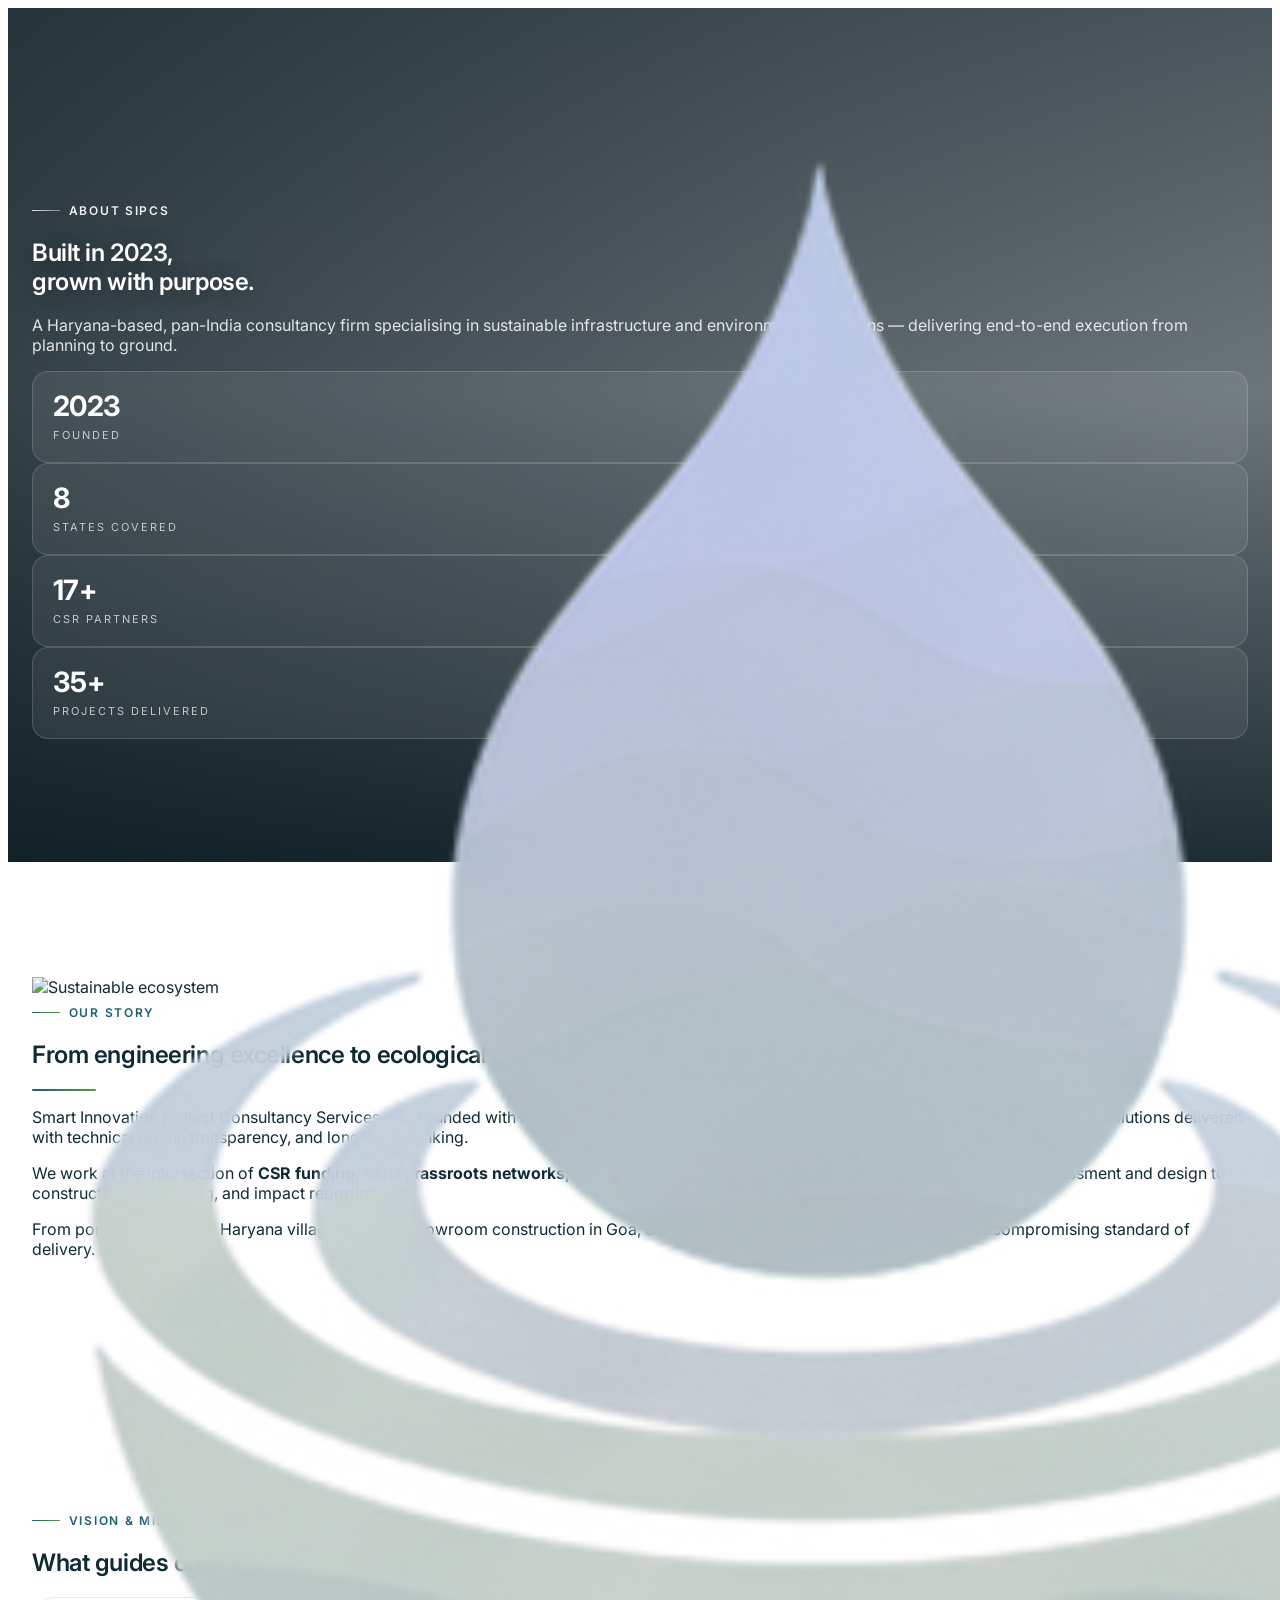
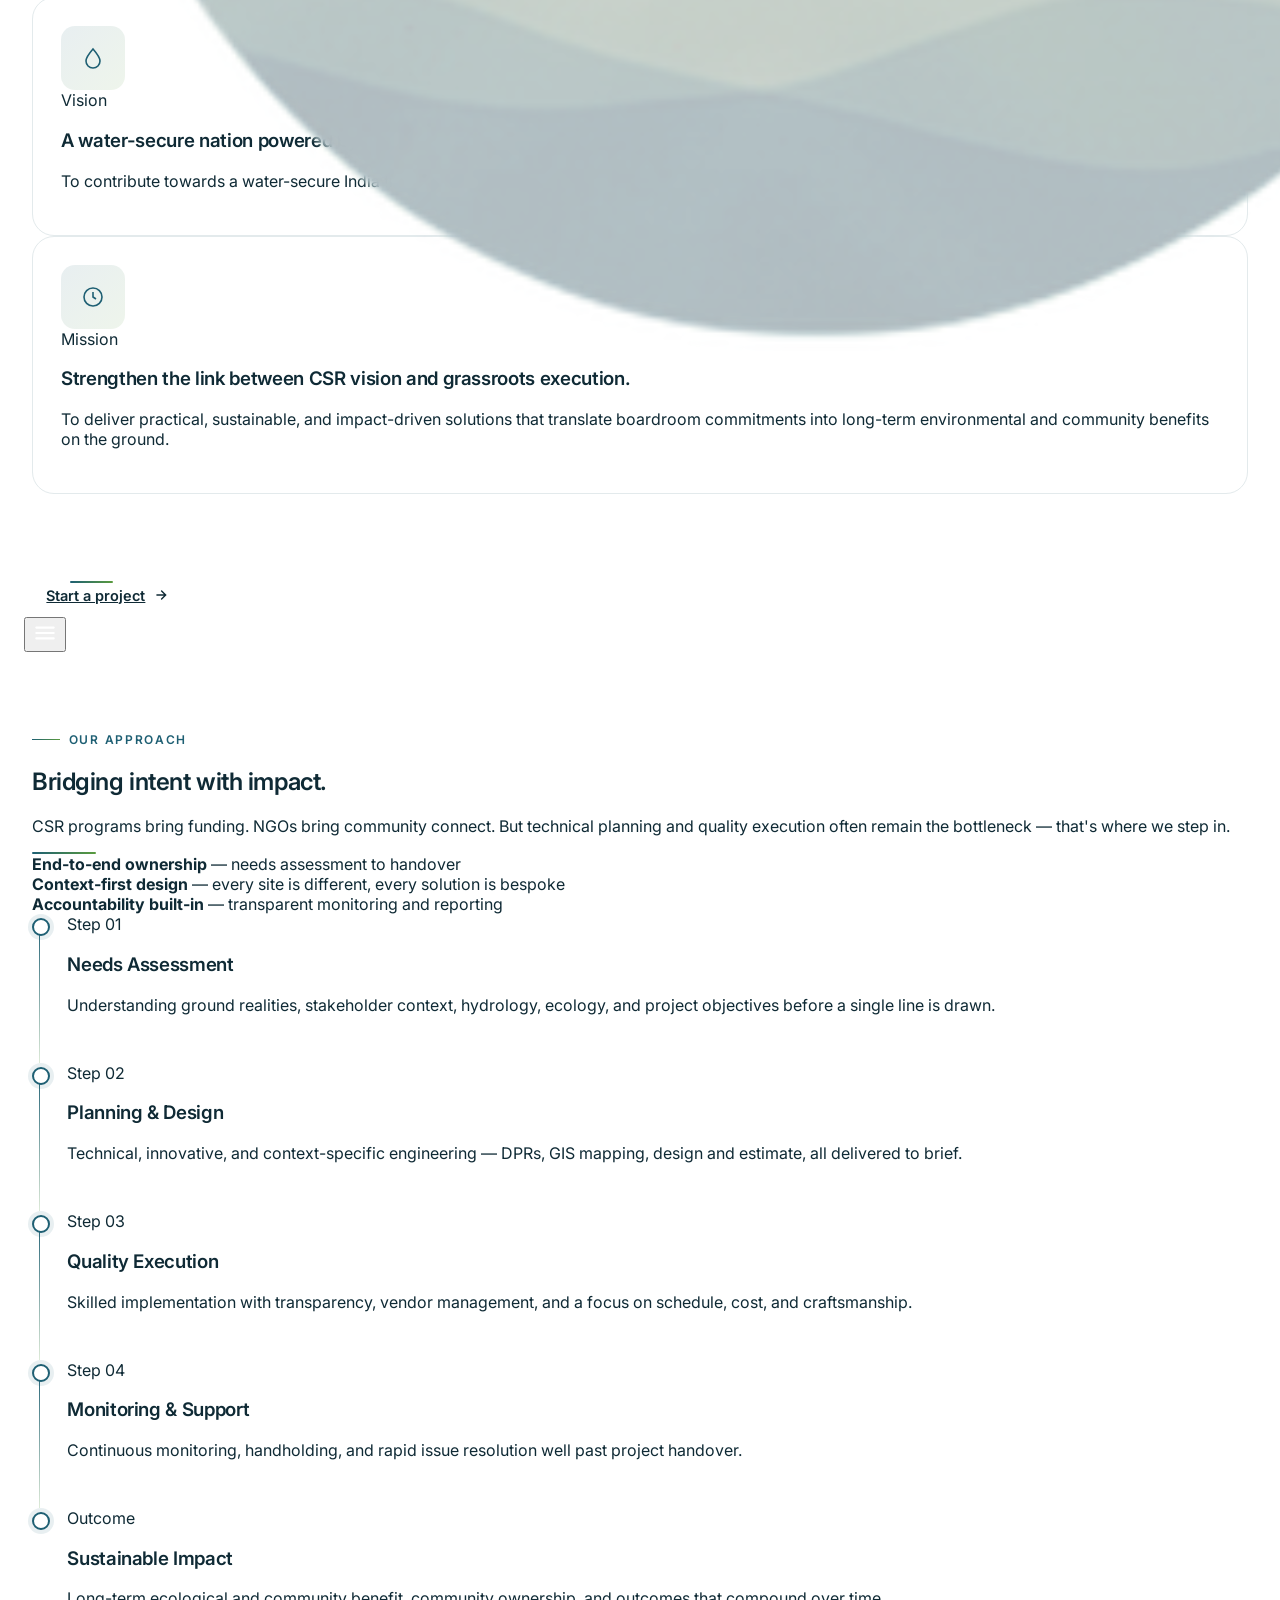
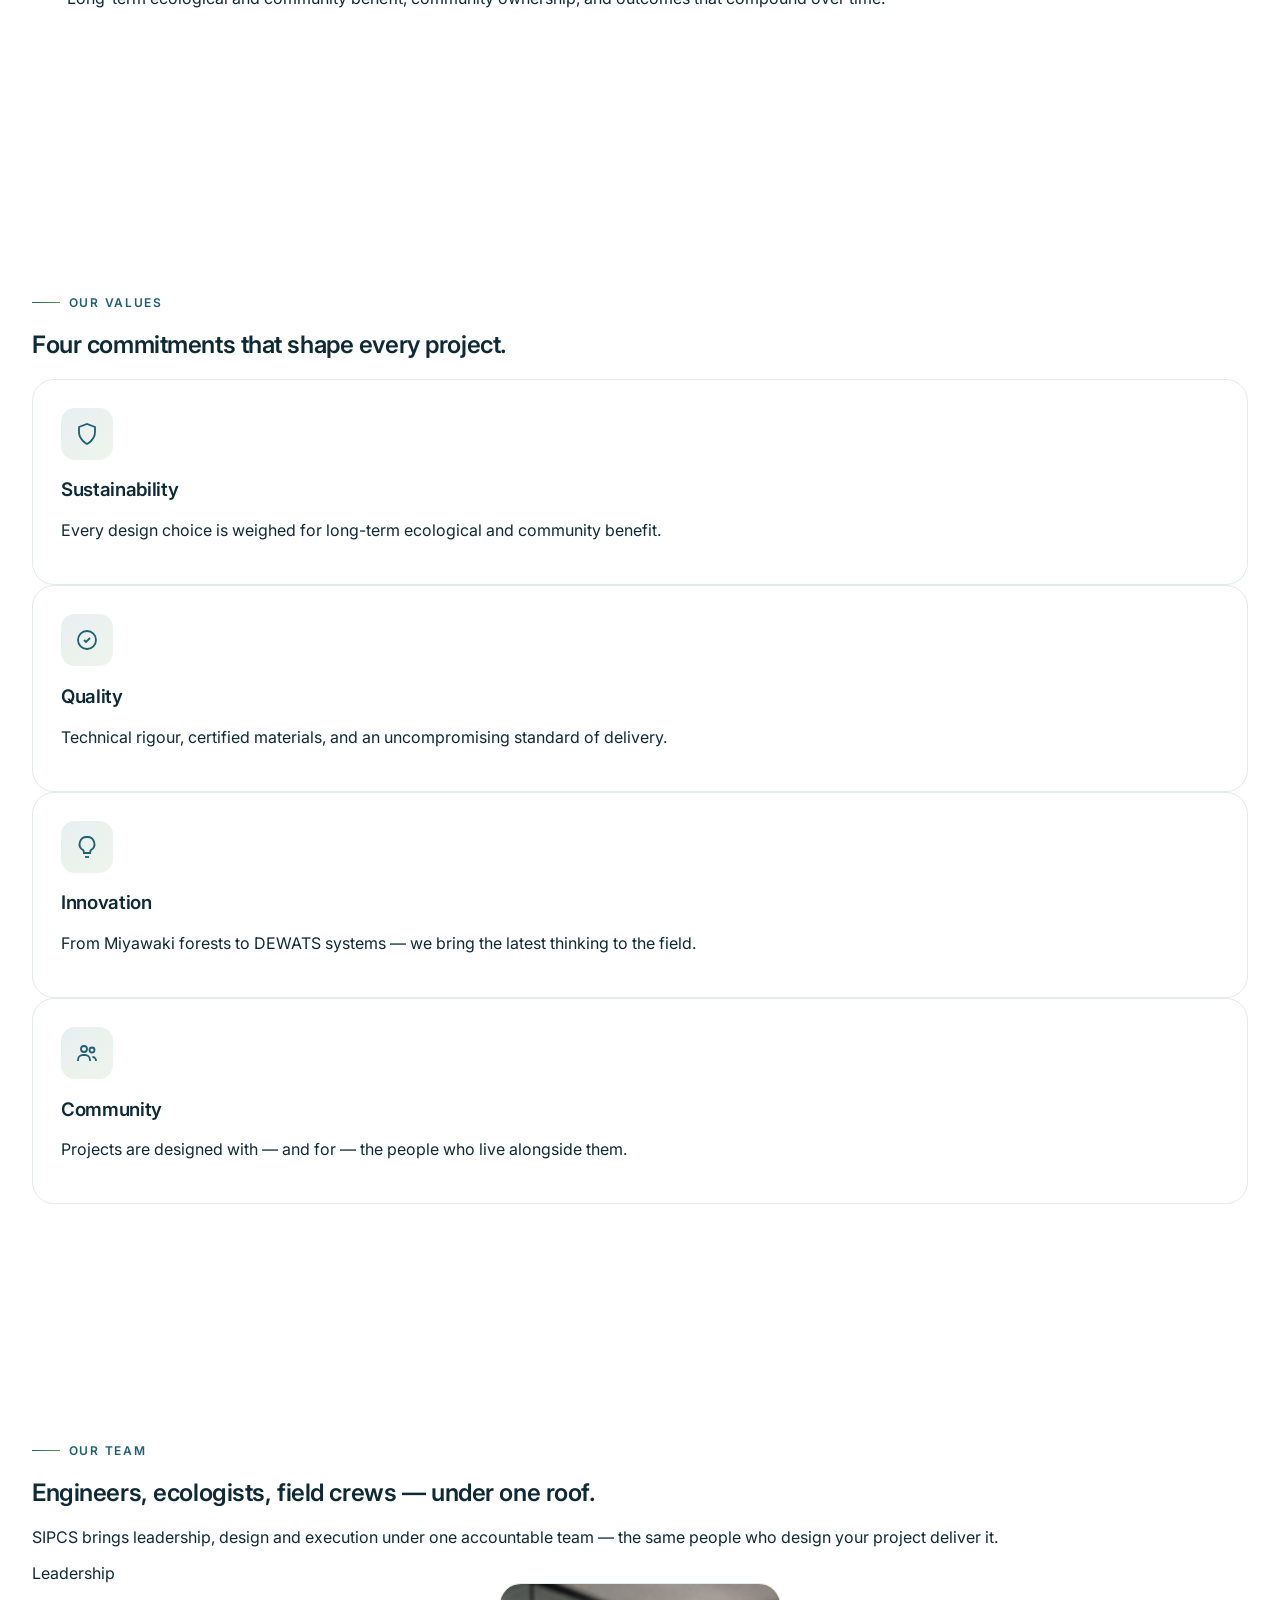
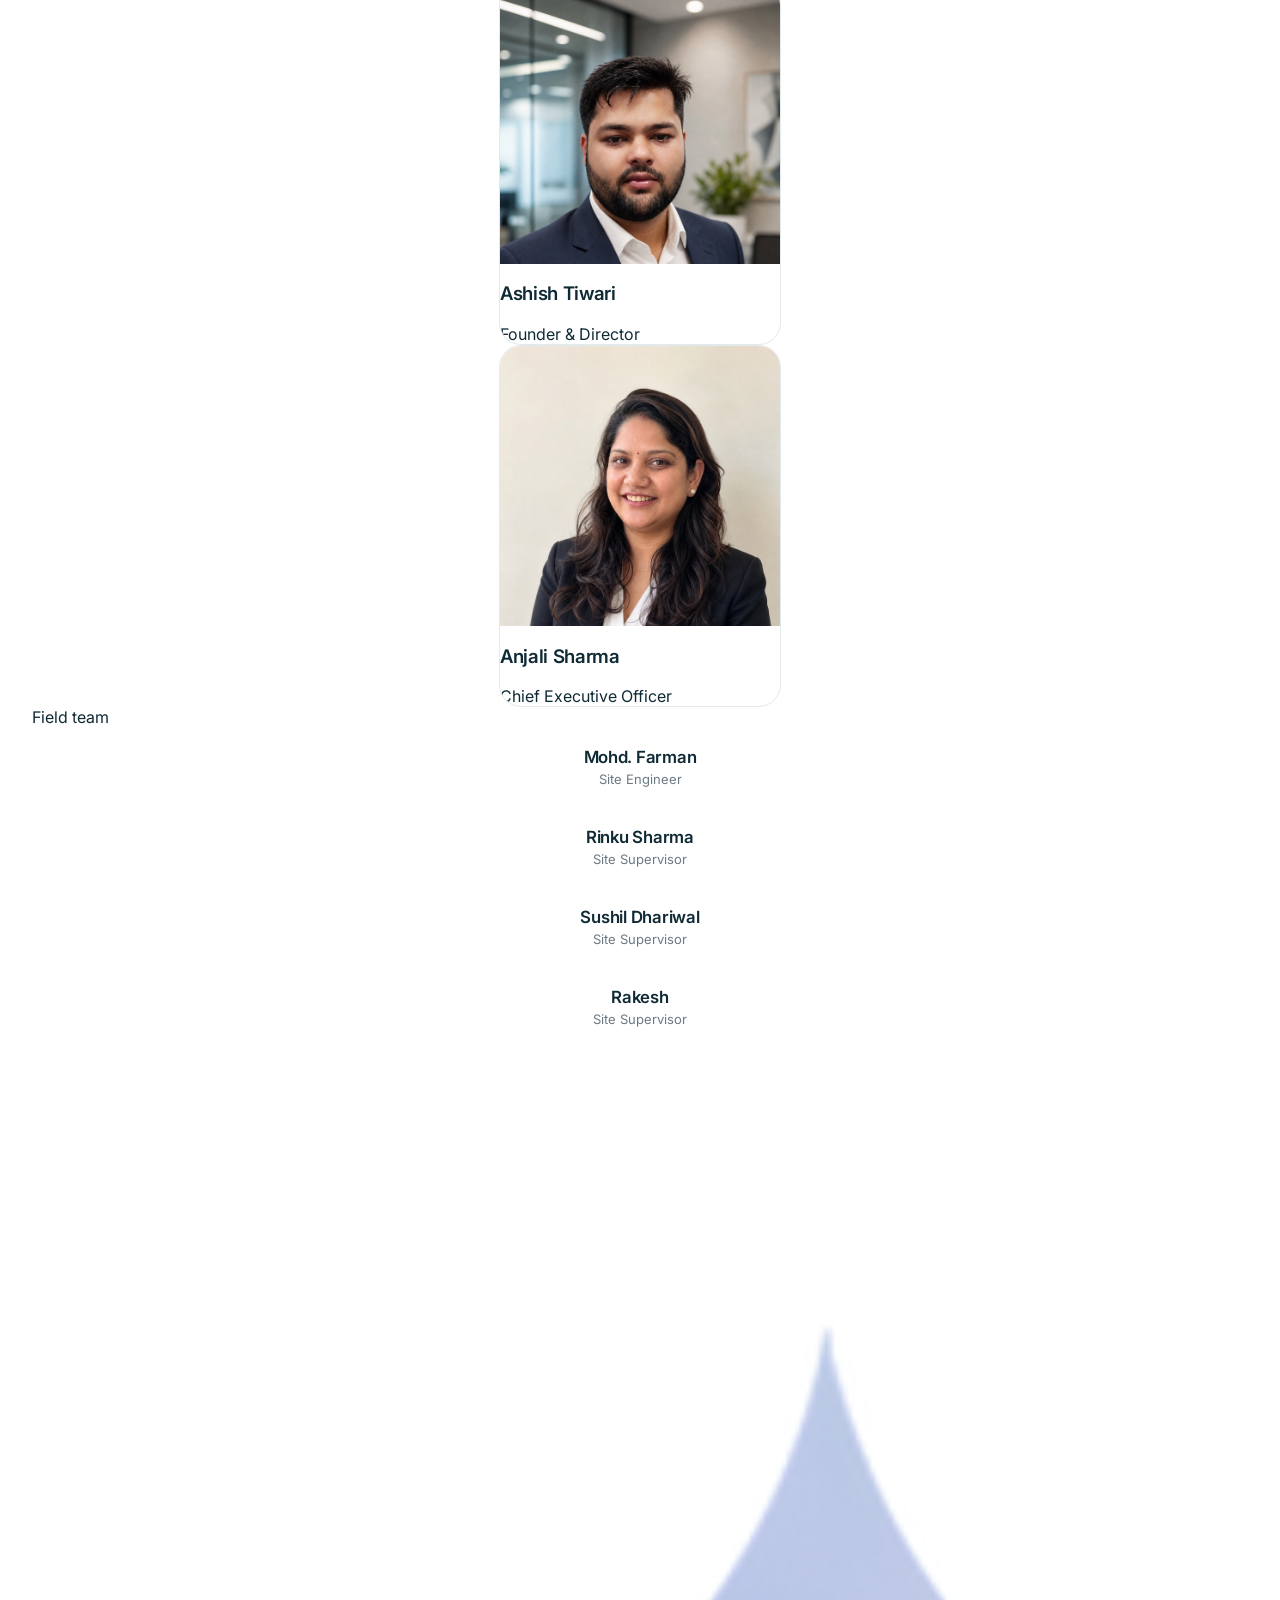
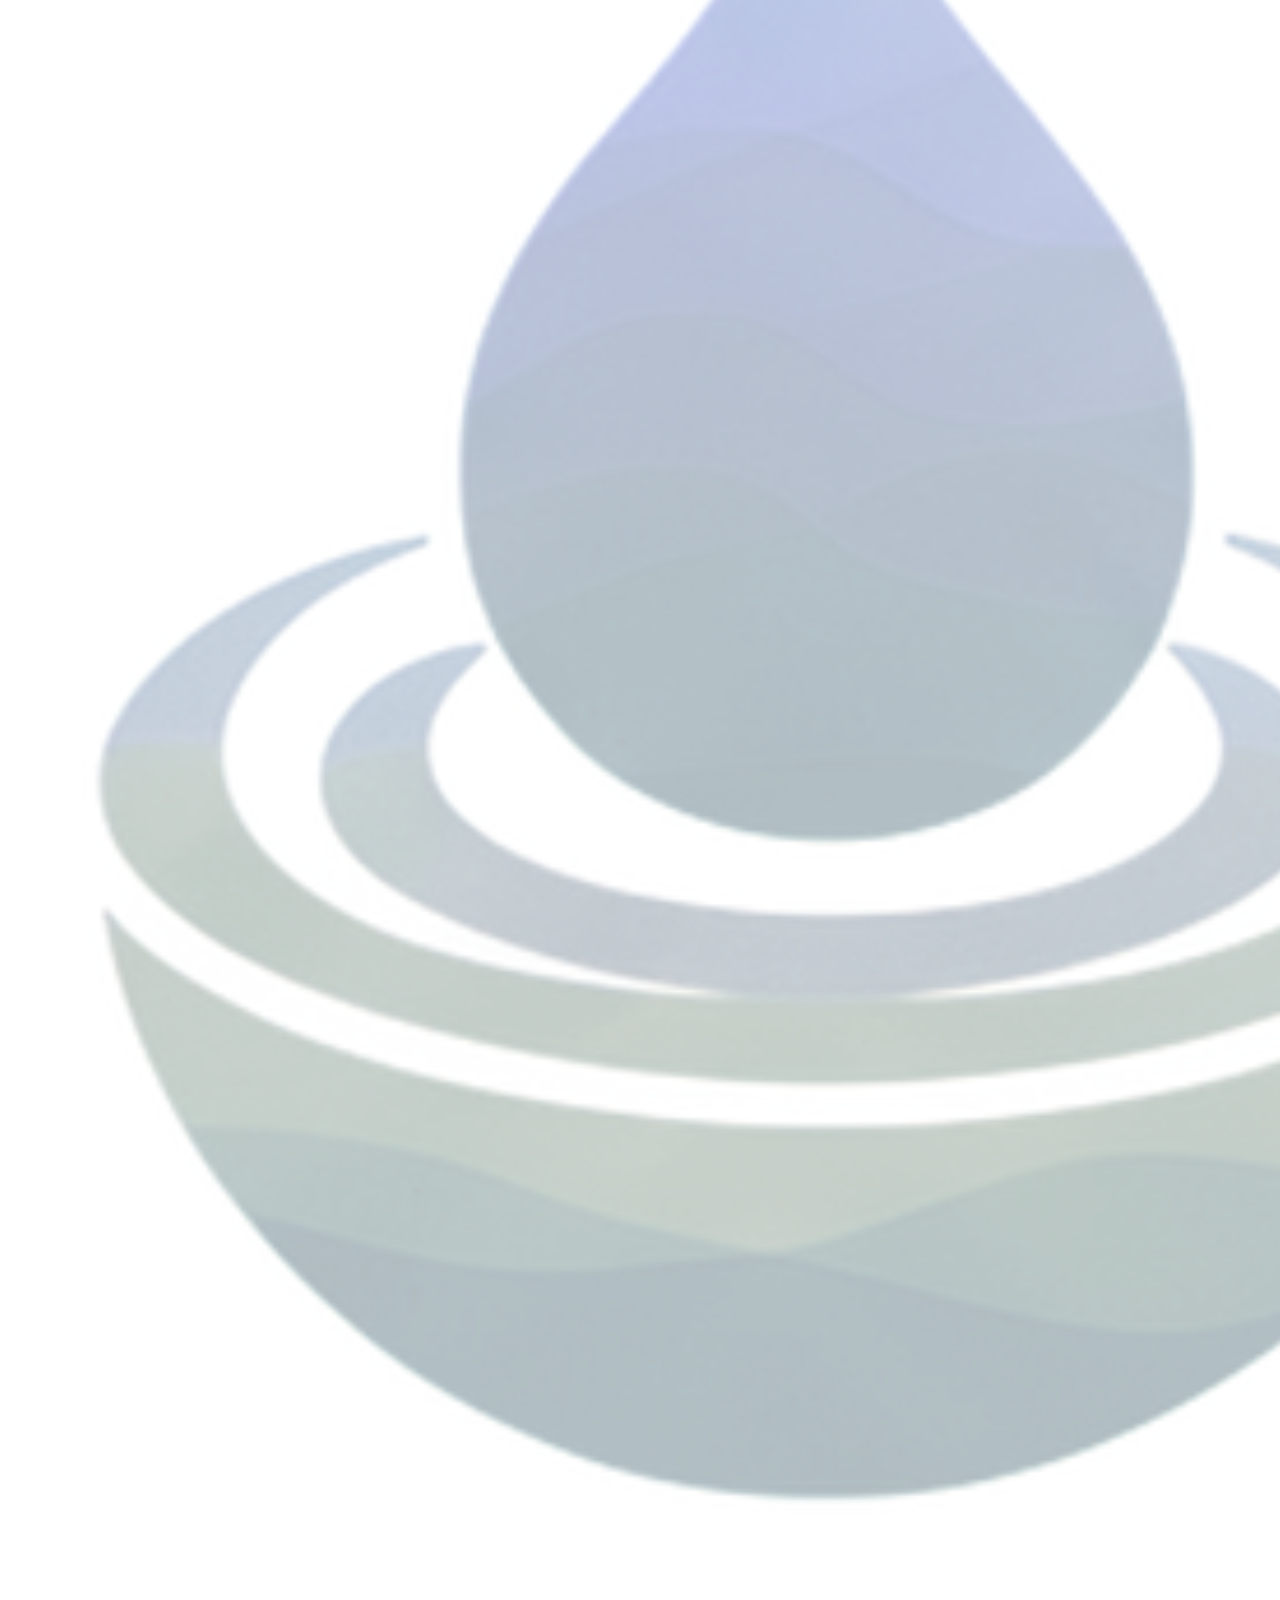
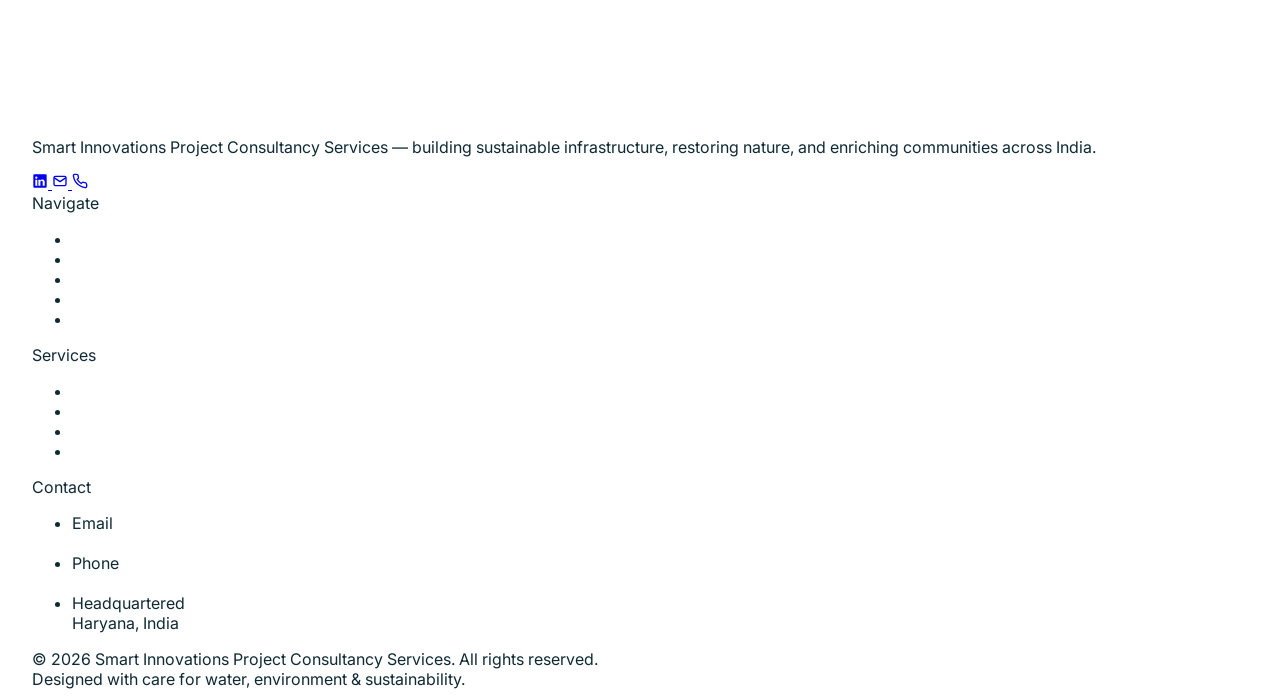
==== about.html @ 7a15fdd2 "Initial commit: SIPCS marketing website Static HTML/Tailwind/JS site with: - Cinematic hero across a" ====
<!doctype html>
<html lang="en">
<head>
<meta charset="utf-8" />
<meta name="viewport" content="width=device-width, initial-scale=1" />
<title>About SIPCS — Our Story, Vision &amp; Approach</title>
<meta name="description" content="Established in 2023, SIPCS is a Haryana-based pan-India consultancy firm specializing in sustainable infrastructure and environmental solutions." />
<link rel="icon" type="image/png" href="assets/images/logo.png" />
<link rel="preconnect" href="https://fonts.googleapis.com">
<link rel="preconnect" href="https://fonts.gstatic.com" crossorigin>
<link href="https://fonts.googleapis.com/css2?family=Inter:wght@300;400;500;600;700;800;900&display=swap" rel="stylesheet">
<script src="https://cdn.tailwindcss.com"></script>
<link rel="stylesheet" href="assets/css/styles.css" />
</head>
<body>

<!-- NAV -->
<header id="navShell" class="nav-shell">
  <div class="container-x flex items-center justify-between py-3">
    <a href="index.html" class="flex items-center gap-3">
      <img src="assets/images/logo-white.png" alt="SIPCS" class="logo-light h-[50px] lg:h-[60px] w-auto" />
      <img src="assets/images/logo.png" alt="SIPCS" class="logo-dark h-[50px] lg:h-[60px] w-auto" />
    </a>
    <nav class="hidden lg:flex items-center gap-9">
      <a href="index.html" class="nav-link">Home</a>
      <a href="about.html" class="nav-link active">About</a>
      <a href="services.html" class="nav-link">Services</a>
      <a href="projects.html" class="nav-link">Projects</a>
      <a href="contact.html" class="nav-link">Contact</a>
    </nav>
    <div class="hidden lg:block">
      <a href="contact.html" class="btn nav-cta-primary">Start a project
        <svg width="14" height="14" viewBox="0 0 24 24" fill="none" stroke="currentColor" stroke-width="2.4" stroke-linecap="round"><path d="M5 12h14M13 5l7 7-7 7"/></svg>
      </a>
    </div>
    <button id="menuBtn" class="menu-btn lg:hidden p-2 -mr-2" aria-label="Open menu">
      <svg width="26" height="26" viewBox="0 0 24 24" fill="none" stroke="currentColor" stroke-width="2" stroke-linecap="round"><path d="M4 7h16M4 12h16M4 17h16"/></svg>
    </button>
  </div>
</header>

<!-- MOBILE MENU -->
<div id="mobileMenu" class="mobile-menu">
  <div class="container-x flex items-center justify-between py-4 border-b border-gray-100">
    <img src="assets/images/logo.png" alt="SIPCS" class="h-11" />
    <button id="menuClose" class="p-2 -mr-2" aria-label="Close menu">
      <svg width="26" height="26" viewBox="0 0 24 24" fill="none" stroke="currentColor" stroke-width="2" stroke-linecap="round"><path d="M6 6l12 12M18 6L6 18"/></svg>
    </button>
  </div>
  <div class="container-x flex-1 flex flex-col justify-center gap-1">
    <a href="index.html" class="nav-link">Home</a>
    <a href="about.html" class="nav-link">About</a>
    <a href="services.html" class="nav-link">Services</a>
    <a href="projects.html" class="nav-link">Projects</a>
    <a href="contact.html" class="nav-link">Contact</a>
    <a href="contact.html" class="btn btn-primary mt-6 self-start">Start a project →</a>
  </div>
</div>

<!-- PAGE HERO -->
<section class="page-hero">
  <div class="ph-bg" style="background-image:url('https://images.unsplash.com/photo-1469474968028-56623f02e42e?auto=format&fit=crop&w=2400&q=85');"></div>
  <div class="ph-overlay"></div>
  <div class="container-x grid lg:grid-cols-12 gap-10 items-center">
    <div class="lg:col-span-7 reveal">
      <span class="eyebrow">About SIPCS</span>
      <h1 class="font-display text-4xl sm:text-5xl lg:text-6xl mt-5 leading-[1.05]">
        Built in 2023, <br/>
        <span class="italic font-light">grown</span> with purpose.
      </h1>
      <p class="page-hero-text mt-6 text-lg max-w-2xl leading-relaxed">
        A Haryana-based, pan-India consultancy firm specialising in sustainable infrastructure and environmental solutions — delivering end-to-end execution from planning to ground.
      </p>
    </div>
    <div class="lg:col-span-5 reveal">
      <div class="grid grid-cols-2 gap-3">
        <div class="glass-stat">
          <div class="num">2023</div>
          <div class="label">Founded</div>
        </div>
        <div class="glass-stat">
          <div class="num">8</div>
          <div class="label">States covered</div>
        </div>
        <div class="glass-stat">
          <div class="num">17+</div>
          <div class="label">CSR partners</div>
        </div>
        <div class="glass-stat">
          <div class="num">35+</div>
          <div class="label">Projects delivered</div>
        </div>
      </div>
    </div>
  </div>
</section>

<!-- STORY -->
<section class="section">
  <div class="container-x grid lg:grid-cols-12 gap-12 items-center">
    <div class="lg:col-span-6 reveal order-2 lg:order-1">
      <div class="relative">
        <div class="absolute -inset-5 rounded-[28px] bg-gradient-to-br from-[#1e5f73]/10 to-[#5a9b3e]/10 blur-2xl"></div>
        <img src="https://images.unsplash.com/photo-1500382017468-9049fed747ef?auto=format&fit=crop&w=1000&q=80" alt="Sustainable ecosystem" class="relative rounded-[28px] w-full h-[520px] object-cover shadow-xl border border-white"/>
      </div>
    </div>
    <div class="lg:col-span-6 reveal order-1 lg:order-2">
      <span class="eyebrow">Our story</span>
      <h2 class="font-display text-4xl lg:text-5xl font-semibold mt-5 leading-[1.1]">
        From engineering excellence to ecological resilience.
      </h2>
      <div class="brand-divider mt-6"></div>
      <p class="mt-6 text-lg text-[color:var(--color-muted)] leading-relaxed">
        Smart Innovation Project Consultancy Services was founded with a singular conviction: that India's water and environmental challenges deserve solutions delivered with technical rigour, transparency, and long-term thinking.
      </p>
      <p class="mt-4 text-lg text-[color:var(--color-muted)] leading-relaxed">
        We work at the intersection of <strong class="text-[color:var(--color-ink)]">CSR funding, NGO grassroots networks, and on-ground execution</strong> — handling everything from needs assessment and design to construction, monitoring, and impact reporting.
      </p>
      <p class="mt-4 text-lg text-[color:var(--color-muted)] leading-relaxed">
        From pond restoration in Haryana villages to retail showroom construction in Goa, our portfolio reflects depth, breadth, and an uncompromising standard of delivery.
      </p>
    </div>
  </div>
</section>

<!-- VISION & MISSION -->
<section class="section bg-[color:var(--color-surface-soft)]">
  <div class="container-x">
    <div class="max-w-3xl mb-14 reveal">
      <span class="eyebrow">Vision &amp; Mission</span>
      <h2 class="font-display text-4xl lg:text-5xl font-semibold mt-4 leading-[1.1]">
        What guides our work, every day.
      </h2>
    </div>

    <div class="grid lg:grid-cols-2 gap-6 reveal">
      <div class="card p-10 lg:p-12">
        <div class="icon-tile mb-6" style="width:64px;height:64px">
          <svg viewBox="0 0 24 24" fill="none" stroke="currentColor" stroke-width="1.6"><path d="M12 3s7 8 7 12a7 7 0 1 1-14 0c0-4 7-12 7-12z"/></svg>
        </div>
        <div class="text-xs uppercase tracking-widest text-[color:var(--color-accent-dark)] font-semibold">Vision</div>
        <h3 class="font-display text-2xl lg:text-3xl font-semibold mt-3 leading-snug">
          A water-secure nation powered by sustainable, impact-driven solutions.
        </h3>
        <p class="mt-5 text-[color:var(--color-muted)] leading-relaxed">
          To contribute towards a water-secure India through sustainable, innovative, and impact-driven water conservation solutions that endure for generations.
        </p>
      </div>

      <div class="card p-10 lg:p-12">
        <div class="icon-tile mb-6" style="width:64px;height:64px">
          <svg viewBox="0 0 24 24" fill="none" stroke="currentColor" stroke-width="1.6"><circle cx="12" cy="12" r="9"/><path d="M12 7v5l3 2"/></svg>
        </div>
        <div class="text-xs uppercase tracking-widest text-[color:var(--color-primary)] font-semibold">Mission</div>
        <h3 class="font-display text-2xl lg:text-3xl font-semibold mt-3 leading-snug">
          Strengthen the link between CSR vision and grassroots execution.
        </h3>
        <p class="mt-5 text-[color:var(--color-muted)] leading-relaxed">
          To deliver practical, sustainable, and impact-driven solutions that translate boardroom commitments into long-term environmental and community benefits on the ground.
        </p>
      </div>
    </div>
  </div>
</section>

<!-- WHAT WE DO - PROCESS -->
<section class="section">
  <div class="container-x">
    <div class="grid lg:grid-cols-12 gap-12">
      <div class="lg:col-span-5 reveal">
        <span class="eyebrow">Our approach</span>
        <h2 class="font-display text-4xl lg:text-5xl font-semibold mt-4 leading-[1.1]">
          Bridging intent with impact.
        </h2>
        <p class="mt-6 text-lg text-[color:var(--color-muted)] leading-relaxed">
          CSR programs bring funding. NGOs bring community connect. But technical planning and quality execution often remain the bottleneck — that's where we step in.
        </p>
        <div class="brand-divider mt-8"></div>
        <div class="mt-8 space-y-3">
          <div class="flex items-start gap-3">
            <div class="w-1.5 h-1.5 rounded-full bg-[color:var(--color-accent)] mt-2.5"></div>
            <div class="text-[color:var(--color-ink-soft)]"><strong>End-to-end ownership</strong> — needs assessment to handover</div>
          </div>
          <div class="flex items-start gap-3">
            <div class="w-1.5 h-1.5 rounded-full bg-[color:var(--color-accent)] mt-2.5"></div>
            <div class="text-[color:var(--color-ink-soft)]"><strong>Context-first design</strong> — every site is different, every solution is bespoke</div>
          </div>
          <div class="flex items-start gap-3">
            <div class="w-1.5 h-1.5 rounded-full bg-[color:var(--color-accent)] mt-2.5"></div>
            <div class="text-[color:var(--color-ink-soft)]"><strong>Accountability built-in</strong> — transparent monitoring and reporting</div>
          </div>
        </div>
      </div>

      <div class="lg:col-span-7 reveal">
        <div class="space-y-0">
          <div class="timeline-item">
            <div class="text-xs uppercase tracking-widest text-[color:var(--color-primary)] font-semibold">Step 01</div>
            <h3 class="font-display text-2xl font-semibold mt-1">Needs Assessment</h3>
            <p class="text-[color:var(--color-muted)] mt-2">Understanding ground realities, stakeholder context, hydrology, ecology, and project objectives before a single line is drawn.</p>
          </div>
          <div class="timeline-item">
            <div class="text-xs uppercase tracking-widest text-[color:var(--color-primary)] font-semibold">Step 02</div>
            <h3 class="font-display text-2xl font-semibold mt-1">Planning &amp; Design</h3>
            <p class="text-[color:var(--color-muted)] mt-2">Technical, innovative, and context-specific engineering — DPRs, GIS mapping, design and estimate, all delivered to brief.</p>
          </div>
          <div class="timeline-item">
            <div class="text-xs uppercase tracking-widest text-[color:var(--color-primary)] font-semibold">Step 03</div>
            <h3 class="font-display text-2xl font-semibold mt-1">Quality Execution</h3>
            <p class="text-[color:var(--color-muted)] mt-2">Skilled implementation with transparency, vendor management, and a focus on schedule, cost, and craftsmanship.</p>
          </div>
          <div class="timeline-item">
            <div class="text-xs uppercase tracking-widest text-[color:var(--color-primary)] font-semibold">Step 04</div>
            <h3 class="font-display text-2xl font-semibold mt-1">Monitoring &amp; Support</h3>
            <p class="text-[color:var(--color-muted)] mt-2">Continuous monitoring, handholding, and rapid issue resolution well past project handover.</p>
          </div>
          <div class="timeline-item">
            <div class="text-xs uppercase tracking-widest text-[color:var(--color-accent-dark)] font-semibold">Outcome</div>
            <h3 class="font-display text-2xl font-semibold mt-1">Sustainable Impact</h3>
            <p class="text-[color:var(--color-muted)] mt-2">Long-term ecological and community benefit, community ownership, and outcomes that compound over time.</p>
          </div>
        </div>
      </div>
    </div>
  </div>
</section>

<!-- VALUES -->
<section class="section bg-[color:var(--color-surface-soft)]">
  <div class="container-x">
    <div class="max-w-2xl mb-12 reveal">
      <span class="eyebrow">Our values</span>
      <h2 class="font-display text-4xl lg:text-5xl font-semibold mt-4 leading-[1.1]">Four commitments that shape every project.</h2>
    </div>
    <div class="grid sm:grid-cols-2 lg:grid-cols-4 gap-5 reveal">
      <div class="card">
        <div class="icon-tile mb-5">
          <svg viewBox="0 0 24 24" fill="none" stroke="currentColor" stroke-width="1.8"><path d="M12 22s8-4 8-12V5l-8-3-8 3v5c0 8 8 12 8 12z"/></svg>
        </div>
        <h3 class="font-display text-xl font-semibold">Sustainability</h3>
        <p class="text-sm text-[color:var(--color-muted)] mt-2">Every design choice is weighed for long-term ecological and community benefit.</p>
      </div>
      <div class="card">
        <div class="icon-tile mb-5">
          <svg viewBox="0 0 24 24" fill="none" stroke="currentColor" stroke-width="1.8"><path d="M9 12l2 2 4-4"/><circle cx="12" cy="12" r="9"/></svg>
        </div>
        <h3 class="font-display text-xl font-semibold">Quality</h3>
        <p class="text-sm text-[color:var(--color-muted)] mt-2">Technical rigour, certified materials, and an uncompromising standard of delivery.</p>
      </div>
      <div class="card">
        <div class="icon-tile mb-5">
          <svg viewBox="0 0 24 24" fill="none" stroke="currentColor" stroke-width="1.8"><path d="M9 18h6"/><path d="M10 22h4"/><path d="M12 2a7 7 0 0 0-4 13c1 1 1 2 1 3h6c0-1 0-2 1-3a7 7 0 0 0-4-13z"/></svg>
        </div>
        <h3 class="font-display text-xl font-semibold">Innovation</h3>
        <p class="text-sm text-[color:var(--color-muted)] mt-2">From Miyawaki forests to DEWATS systems — we bring the latest thinking to the field.</p>
      </div>
      <div class="card">
        <div class="icon-tile mb-5">
          <svg viewBox="0 0 24 24" fill="none" stroke="currentColor" stroke-width="1.8"><circle cx="9" cy="8" r="3"/><circle cx="17" cy="9" r="2.5"/><path d="M3 20v-1a5 5 0 0 1 5-5h2a5 5 0 0 1 5 5v1"/><path d="M21 20v-.5a3.5 3.5 0 0 0-3.5-3.5"/></svg>
        </div>
        <h3 class="font-display text-xl font-semibold">Community</h3>
        <p class="text-sm text-[color:var(--color-muted)] mt-2">Projects are designed with — and for — the people who live alongside them.</p>
      </div>
    </div>
  </div>
</section>

<!-- TEAM (consolidated from team.html) -->
<section class="section">
  <style>
    .person-card { background:#fff; border:1px solid var(--color-border); border-radius: var(--radius-lg); overflow:hidden;
      transition: transform .3s ease, box-shadow .3s ease; max-width: 280px; margin: 0 auto; }
    .person-card:hover { transform: translateY(-4px); box-shadow: var(--shadow-md); }
    .person-card .photo { aspect-ratio: 1/1; background:#eef4f5; position:relative; overflow:hidden; }
    .person-card .photo img { width:100%; height:100%; object-fit:cover; object-position: center top; }
    .field-member {
      text-align: center;
      padding: 1.25rem .5rem;
    }
    .field-member-name {
      font-family: 'Inter', sans-serif;
      font-weight: 600; letter-spacing: -0.015em;
      color: var(--color-ink);
      font-size: 1.05rem;
    }
    .field-member-role {
      font-size: 13px; color: var(--color-muted);
      margin-top: .25rem;
    }
  </style>
  <div class="container-x">
    <div class="mb-12 reveal text-center max-w-3xl mx-auto">
      <span class="eyebrow justify-center" style="display:inline-flex">Our team</span>
      <h2 class="font-display text-3xl lg:text-5xl mt-4 leading-[1.1]">Engineers, ecologists, <span class="italic font-light">field</span> crews — under one roof.</h2>
      <p class="mt-6 text-lg text-[color:var(--color-muted)]">
        SIPCS brings leadership, design and execution under one accountable team — the same people who design your project deliver it.
      </p>
    </div>

    <!-- Leadership (centered, smaller cards) -->
    <div class="mb-16 reveal">
      <div class="text-xs uppercase tracking-widest text-[color:var(--color-primary)] font-semibold mb-8 text-center">Leadership</div>
      <div class="grid sm:grid-cols-2 gap-8 max-w-2xl mx-auto">
        <div class="person-card">
          <div class="photo">
            <img src="assets/images/team/ashish-tiwari.jpg" alt="Ashish Tiwari" />
          </div>
          <div class="p-5 text-center">
            <h3 class="font-display text-xl">Ashish Tiwari</h3>
            <div class="text-xs uppercase tracking-widest text-[color:var(--color-primary)] font-semibold mt-2">Founder &amp; Director</div>
          </div>
        </div>
        <div class="person-card">
          <div class="photo">
            <img src="assets/images/team/anjali-sharma.jpg" alt="Anjali Sharma" />
          </div>
          <div class="p-5 text-center">
            <h3 class="font-display text-xl">Anjali Sharma</h3>
            <div class="text-xs uppercase tracking-widest text-[color:var(--color-primary)] font-semibold mt-2">Chief Executive Officer</div>
          </div>
        </div>
      </div>
    </div>

    <!-- Field team (single horizontal row) -->
    <div class="reveal">
      <div class="text-xs uppercase tracking-widest text-[color:var(--color-primary)] font-semibold mb-2 text-center">Field team</div>
      <div class="grid grid-cols-2 sm:grid-cols-4 gap-2 border-t border-[color:var(--color-border)] border-b mt-4">
        <div class="field-member">
          <div class="field-member-name">Mohd. Farman</div>
          <div class="field-member-role">Site Engineer</div>
        </div>
        <div class="field-member">
          <div class="field-member-name">Rinku Sharma</div>
          <div class="field-member-role">Site Supervisor</div>
        </div>
        <div class="field-member">
          <div class="field-member-name">Sushil Dhariwal</div>
          <div class="field-member-role">Site Supervisor</div>
        </div>
        <div class="field-member">
          <div class="field-member-name">Rakesh</div>
          <div class="field-member-role">Site Supervisor</div>
        </div>
      </div>
    </div>
  </div>
</section>

<!-- FOOTER -->
<footer class="bg-[color:var(--color-ink)] text-white pt-20 pb-8">
  <div class="container-x grid lg:grid-cols-12 gap-12">
    <div class="lg:col-span-5">
      <img src="assets/images/logo-white.png" alt="SIPCS" class="h-[110px] lg:h-[128px]" />
      <p class="mt-6 text-white/70 max-w-md leading-relaxed">
        Smart Innovations Project Consultancy Services — building sustainable infrastructure, restoring nature, and enriching communities across India.
      </p>
      <div class="flex items-center gap-3 mt-7">
        <a href="#" aria-label="LinkedIn" class="w-10 h-10 rounded-full border border-white/20 flex items-center justify-center hover:bg-white/10 transition">
          <svg width="16" height="16" viewBox="0 0 24 24" fill="currentColor"><path d="M20.5 2h-17A1.5 1.5 0 0 0 2 3.5v17A1.5 1.5 0 0 0 3.5 22h17a1.5 1.5 0 0 0 1.5-1.5v-17A1.5 1.5 0 0 0 20.5 2zM8 19H5v-9h3zm-1.5-10.3a1.7 1.7 0 1 1 0-3.4 1.7 1.7 0 0 1 0 3.4zM19 19h-3v-4.7c0-1.1 0-2.6-1.6-2.6s-1.8 1.2-1.8 2.5V19h-3v-9h2.9v1.2h.1c.4-.8 1.4-1.6 2.9-1.6 3.1 0 3.6 2 3.6 4.7z"/></svg>
        </a>
        <a href="mailto:smartinnovationsproject@gmail.com" aria-label="Email" class="w-10 h-10 rounded-full border border-white/20 flex items-center justify-center hover:bg-white/10 transition">
          <svg width="16" height="16" viewBox="0 0 24 24" fill="none" stroke="currentColor" stroke-width="2"><rect x="3" y="5" width="18" height="14" rx="2"/><path d="m3 7 9 6 9-6"/></svg>
        </a>
        <a href="tel:+919315236380" aria-label="Phone" class="w-10 h-10 rounded-full border border-white/20 flex items-center justify-center hover:bg-white/10 transition">
          <svg width="16" height="16" viewBox="0 0 24 24" fill="none" stroke="currentColor" stroke-width="2"><path d="M22 16.9v3a2 2 0 0 1-2.2 2 19.8 19.8 0 0 1-8.6-3.1 19.5 19.5 0 0 1-6-6A19.8 19.8 0 0 1 2.1 4.2 2 2 0 0 1 4.1 2h3a2 2 0 0 1 2 1.7c.1.9.3 1.8.6 2.6a2 2 0 0 1-.5 2.1l-1.3 1.3a16 16 0 0 0 6 6l1.3-1.3a2 2 0 0 1 2.1-.5c.8.3 1.7.5 2.6.6a2 2 0 0 1 1.7 2z"/></svg>
        </a>
      </div>
    </div>
    <div class="lg:col-span-2">
      <div class="text-xs uppercase tracking-widest text-white/50 mb-4">Navigate</div>
      <ul class="space-y-3 text-sm">
        <li><a href="index.html" class="footer-link">Home</a></li>
        <li><a href="about.html" class="footer-link">About</a></li>
        <li><a href="services.html" class="footer-link">Services</a></li>
        <li><a href="projects.html" class="footer-link">Projects</a></li>
        <li><a href="contact.html" class="footer-link">Contact</a></li>
      </ul>
    </div>
    <div class="lg:col-span-2">
      <div class="text-xs uppercase tracking-widest text-white/50 mb-4">Services</div>
      <ul class="space-y-3 text-sm">
        <li><a href="services.html#water" class="footer-link">Water Conservation</a></li>
        <li><a href="services.html#afforestation" class="footer-link">Afforestation</a></li>
        <li><a href="services.html#consulting" class="footer-link">Consulting &amp; DPR</a></li>
        <li><a href="services.html#csr" class="footer-link">CSR Implementation</a></li>
      </ul>
    </div>
    <div class="lg:col-span-3">
      <div class="text-xs uppercase tracking-widest text-white/50 mb-4">Contact</div>
      <ul class="space-y-3 text-sm text-white/70">
        <li><div class="text-white/50 text-xs mb-0.5">Email</div><a href="mailto:smartinnovationsproject@gmail.com" class="footer-link">smartinnovationsproject@gmail.com</a></li>
        <li><div class="text-white/50 text-xs mb-0.5">Phone</div><a href="tel:+919315236380" class="footer-link">+91 93152 36380</a></li>
        <li><div class="text-white/50 text-xs mb-0.5">Headquartered</div>Haryana, India</li>
      </ul>
    </div>
  </div>
  <div class="container-x border-t border-white/10 mt-14 pt-6 flex flex-col sm:flex-row items-center justify-between gap-3 text-xs text-white/50">
    <div>© <span id="year"></span> Smart Innovations Project Consultancy Services. All rights reserved.</div>
    <div>Designed with care for water, environment &amp; sustainability.</div>
  </div>
</footer>

<script src="assets/js/main.js"></script>
</body>
</html>
---- assets/css/styles.css ----
:root {
  --color-ink: #0f2a35;
  --color-ink-soft: #3b4f5a;
  --color-muted: #6b7a85;
  --color-primary: #1e5f73;
  --color-primary-dark: #143f4d;
  --color-accent: #5a9b3e;
  --color-accent-dark: #3f7a2a;
  --color-surface: #ffffff;
  --color-surface-soft: #f6f9fa;
  --color-surface-tint: #eef4f5;
  --color-border: #e3eaec;
  --shadow-sm: 0 1px 2px rgba(15, 42, 53, 0.04);
  --shadow-md: 0 8px 24px rgba(15, 42, 53, 0.06);
  --shadow-lg: 0 24px 60px rgba(15, 42, 53, 0.08);
  --radius-sm: 8px;
  --radius-md: 14px;
  --radius-lg: 22px;
  --container: 1240px;
}

html { scroll-behavior: smooth; }

body {
  font-family: 'Inter', system-ui, -apple-system, 'Segoe UI', Roboto, sans-serif;
  color: var(--color-ink);
  background: var(--color-surface);
  -webkit-font-smoothing: antialiased;
  text-rendering: optimizeLegibility;
}

.font-display {
  font-family: 'Inter', system-ui, -apple-system, sans-serif;
  font-weight: 600;
  letter-spacing: -0.018em;
}
.font-display.thin { font-weight: 500; }

.container-x { max-width: var(--container); margin-inline: auto; padding-inline: 1.5rem; }
@media (max-width: 480px) {
  .container-x { padding-inline: 1.125rem; }
}

/* Nav */
.nav-shell {
  position: fixed; inset: 0 0 auto 0; z-index: 50;
  background: transparent;
  border-bottom: 1px solid transparent;
  transition: background .35s ease, border-color .35s ease, box-shadow .35s ease, backdrop-filter .35s ease;
}
.nav-shell.scrolled {
  backdrop-filter: saturate(140%) blur(14px);
  -webkit-backdrop-filter: saturate(140%) blur(14px);
  background: rgba(255,255,255,0.94);
  border-bottom-color: var(--color-border);
  box-shadow: var(--shadow-sm);
}
.nav-link {
  position: relative;
  font-size: 14.5px;
  font-weight: 500;
  color: rgba(255,255,255,0.85);
  padding: .35rem 0;
  transition: color .2s ease;
}
.nav-shell.scrolled .nav-link { color: var(--color-ink-soft); }
.nav-link:hover { color: #fff; }
.nav-shell.scrolled .nav-link:hover { color: var(--color-primary); }
.nav-link.active { color: #fff; font-weight: 600; }
.nav-shell.scrolled .nav-link.active { color: var(--color-primary); }
.nav-link.active::after {
  content: "";
  position: absolute; left: 0; right: 0; bottom: -4px;
  height: 2px;
  background: linear-gradient(90deg, var(--color-primary), var(--color-accent));
  border-radius: 2px;
}

/* Nav variants for non-hero pages (solid from page load) */
.nav-shell.solid {
  background: rgba(255,255,255,0.94);
  backdrop-filter: saturate(140%) blur(14px);
  -webkit-backdrop-filter: saturate(140%) blur(14px);
  border-bottom-color: var(--color-border);
}
.nav-shell.solid .nav-link { color: var(--color-ink-soft); }
.nav-shell.solid .nav-link:hover { color: var(--color-primary); }
.nav-shell.solid .nav-link.active { color: var(--color-primary); }
.nav-shell .nav-cta-primary { background: #fff; color: var(--color-ink); }
.nav-shell.scrolled .nav-cta-primary, .nav-shell.solid .nav-cta-primary {
  background: var(--color-ink); color: #fff;
}
.nav-shell .menu-btn { color: #fff; }
.nav-shell.scrolled .menu-btn, .nav-shell.solid .menu-btn { color: var(--color-ink); }
.nav-shell .logo-light { display: block; }
.nav-shell .logo-dark { display: none; }
.nav-shell.scrolled .logo-light, .nav-shell.solid .logo-light { display: none; }
.nav-shell.scrolled .logo-dark, .nav-shell.solid .logo-dark { display: block; }

/* CINEMATIC HERO */
.cinema-hero {
  position: relative; min-height: 100vh; min-height: 100svh;
  display: flex; flex-direction: column; justify-content: center; align-items: center;
  text-align: center;
  padding-top: 8rem;
  padding-bottom: 6rem;
  overflow: hidden;
  color: #fff;
}
@media (max-width: 1023px) {
  .cinema-hero { padding-top: 6.5rem; padding-bottom: 4rem; }
}
.cinema-hero .bg-img {
  position: absolute; inset: 0; z-index: -2;
  background-size: cover; background-position: center;
  transform: scale(1.03);
  animation: kenburns 22s ease-in-out infinite alternate;
}
@keyframes kenburns {
  0% { transform: scale(1.03) translate3d(0,0,0); }
  100% { transform: scale(1.1) translate3d(-1.5%, -1%, 0); }
}
.cinema-hero .bg-overlay {
  position: absolute; inset: 0; z-index: -1;
  background:
    linear-gradient(180deg, rgba(8,24,32,0.7) 0%, rgba(8,24,32,0.55) 40%, rgba(8,24,32,0.92) 100%),
    linear-gradient(90deg, rgba(8,24,32,0.7) 0%, rgba(8,24,32,0.35) 55%, rgba(8,24,32,0.15) 100%);
}
.cinema-hero .display-1 {
  font-family: 'Inter', system-ui, sans-serif;
  font-weight: 500; letter-spacing: -0.025em;
  font-size: clamp(2rem, 4.6vw, 3.9rem);
  line-height: 1.1;
  text-shadow: 0 2px 32px rgba(0,0,0,0.35);
}
.cinema-hero .display-1 .ital {
  font-weight: 300;
  font-style: italic;
  color: #cfe9ea;
}
.cinema-hero p, .cinema-hero .eyebrow-line { text-shadow: 0 1px 12px rgba(0,0,0,0.4); }

.scroll-cue { display: none; }
.scroll-cue .bar {
  width: 1px; height: 56px;
  background: linear-gradient(180deg, rgba(255,255,255,0.6), rgba(255,255,255,0));
  position: relative; overflow: hidden;
}
.scroll-cue .bar::after {
  content: ""; position: absolute; left: 0; top: -40px; width: 1px; height: 40px;
  background: #fff;
  animation: scrollDown 2.2s ease-in-out infinite;
}
@keyframes scrollDown {
  0% { top: -40px; }
  60% { top: 100%; }
  100% { top: 100%; }
}

.hero-floating-stats {
  position: absolute; left: 0; right: 0; bottom: 0;
  background: linear-gradient(180deg, transparent, rgba(15,42,53,0.55));
  padding: 1.5rem 0; z-index: 1;
}
.hero-floating-stats .stat-num-light {
  font-family: 'Inter', system-ui, sans-serif;
  font-weight: 700; letter-spacing: -0.03em;
  font-size: clamp(1.6rem, 2.6vw, 2.4rem);
  color: #fff; line-height: 1;
}

/* Editorial section helpers */
.editorial-quote {
  font-family: 'Inter', system-ui, sans-serif;
  font-weight: 400; letter-spacing: -0.018em;
  font-size: clamp(1.4rem, 2.6vw, 2.2rem); line-height: 1.35;
  color: var(--color-ink-soft);
}
.editorial-quote .italic { font-weight: 300; font-style: italic; color: var(--color-primary); }
.split-feature {
  position: relative; min-height: 80vh;
  display: grid; grid-template-columns: 1fr 1fr;
  align-items: stretch;
}
@media (max-width: 1023px) {
  .split-feature { grid-template-columns: 1fr; min-height: auto; }
}
.split-feature .media { position: relative; overflow: hidden; min-height: 480px; }
.split-feature .media img { width: 100%; height: 100%; object-fit: cover; }
.split-feature .copy { padding: clamp(2.5rem, 6vw, 5rem); display: flex; flex-direction: column; justify-content: center; }
.split-feature.dark { background: var(--color-ink); color: #fff; }
.split-feature.dark .copy h2, .split-feature.dark .copy h3 { color: #fff; }
.split-feature.dark .copy p { color: rgba(255,255,255,0.7); }

/* Buttons */
.btn {
  display: inline-flex; align-items: center; gap: .55rem;
  font-weight: 600; font-size: 14.5px;
  padding: .8rem 1.4rem; border-radius: 999px;
  transition: transform .2s ease, box-shadow .2s ease, background .2s ease, color .2s ease, border-color .2s ease;
}
.btn-primary {
  background: var(--color-ink);
  color: #fff;
  box-shadow: 0 6px 18px rgba(15,42,53,0.18);
}
.btn-primary:hover { background: var(--color-primary-dark); transform: translateY(-1px); }
.btn-ghost {
  background: transparent; color: var(--color-ink); border: 1px solid var(--color-border);
}
.btn-ghost:hover { border-color: var(--color-ink); }
.btn-accent {
  background: linear-gradient(135deg, var(--color-primary), var(--color-accent));
  color: #fff;
  box-shadow: 0 8px 22px rgba(30,95,115,0.25);
}
.btn-accent:hover { transform: translateY(-1px); box-shadow: 0 12px 28px rgba(30,95,115,0.3); }

/* Eyebrow */
.eyebrow {
  display: inline-flex; align-items: center; gap: .55rem;
  font-size: 12px; font-weight: 600; letter-spacing: .14em; text-transform: uppercase;
  color: var(--color-primary);
}
.eyebrow::before {
  content: ""; width: 28px; height: 1px;
  background: linear-gradient(90deg, var(--color-primary), var(--color-accent));
}

/* Section helpers */
.section { padding: clamp(4.5rem, 9vw, 7.5rem) 0; }
.section-tight { padding: clamp(3rem, 6vw, 5rem) 0; }

/* Hero background */
.hero-bg {
  position: absolute; inset: 0; z-index: -1; overflow: hidden;
  background:
    radial-gradient(60% 50% at 80% 10%, rgba(90,155,62,0.10) 0%, transparent 60%),
    radial-gradient(70% 50% at 0% 60%, rgba(30,95,115,0.12) 0%, transparent 60%),
    linear-gradient(180deg, #ffffff 0%, #f5fafa 100%);
}
.hero-ripple {
  position: absolute; right: -6vw; top: 8%; width: min(60vw, 720px); aspect-ratio: 1;
  border-radius: 50%; background: radial-gradient(circle, rgba(30,95,115,0.06) 0%, transparent 65%);
  pointer-events: none;
}
.hero-ripple::before, .hero-ripple::after {
  content:""; position: absolute; inset: 12%; border-radius: 50%;
  border: 1px solid rgba(30,95,115,0.12);
}
.hero-ripple::after { inset: 26%; border-color: rgba(90,155,62,0.18); }

/* Card */
.card {
  background: #fff;
  border: 1px solid var(--color-border);
  border-radius: var(--radius-lg);
  padding: 1.75rem;
  transition: transform .3s ease, box-shadow .3s ease, border-color .3s ease;
}
.card:hover { transform: translateY(-4px); box-shadow: var(--shadow-md); border-color: #cfdde0; }

.card-feature {
  position: relative; overflow: hidden;
}
.card-feature::before {
  content: ""; position: absolute; left: 0; top: 0; bottom: 0; width: 3px;
  background: linear-gradient(180deg, var(--color-primary), var(--color-accent));
  opacity: 0; transition: opacity .3s ease;
}
.card-feature:hover::before { opacity: 1; }

/* Icon tile */
.icon-tile {
  width: 52px; height: 52px; border-radius: 14px;
  display: inline-flex; align-items: center; justify-content: center;
  background: linear-gradient(135deg, rgba(30,95,115,0.10), rgba(90,155,62,0.10));
  color: var(--color-primary);
}
.icon-tile svg { width: 24px; height: 24px; }

/* Stat */
.stat-num {
  font-family: 'Inter', system-ui, sans-serif;
  font-weight: 700; line-height: 1;
  font-size: clamp(2.5rem, 4.5vw, 3.5rem);
  background: linear-gradient(135deg, var(--color-primary), var(--color-accent));
  -webkit-background-clip: text; background-clip: text; color: transparent;
  letter-spacing: -0.03em;
}

/* Tag */
.tag {
  display: inline-flex; align-items: center; gap: .35rem;
  padding: .3rem .7rem; border-radius: 999px;
  background: var(--color-surface-tint); color: var(--color-primary);
  font-size: 12px; font-weight: 600;
}

/* Divider line */
.brand-divider {
  height: 2px; width: 64px;
  background: linear-gradient(90deg, var(--color-primary), var(--color-accent));
  border-radius: 2px;
}

/* Footer */
.footer-link { color: rgba(255,255,255,0.7); transition: color .2s; }
.footer-link:hover { color: #fff; }

/* Project card */
.project-card {
  position: relative; overflow: hidden; border-radius: var(--radius-lg);
  background: #fff; border: 1px solid var(--color-border);
  transition: transform .3s ease, box-shadow .3s ease;
}
.project-card:hover { transform: translateY(-4px); box-shadow: var(--shadow-md); }
.project-card .img-wrap {
  position: relative; aspect-ratio: 16/10; overflow: hidden;
}
.project-card .img-wrap img { width: 100%; height: 100%; object-fit: cover; transition: transform .6s ease; }
.project-card:hover .img-wrap img { transform: scale(1.05); }

/* Reveal on scroll */
.reveal {
  opacity: 0; transform: translateY(20px);
  transition: opacity .8s ease, transform .8s ease;
}
.reveal.visible { opacity: 1; transform: translateY(0); }

/* === MOBILE MENU === */
.mobile-menu {
  position: fixed; inset: 0; z-index: 60;
  background: #fff;
  display: none; flex-direction: column;
  align-items: stretch;
}
.mobile-menu.open { display: flex; }

/* Header row — logo on left, close button on right */
.mobile-menu > .container-x:first-child {
  width: 100%;
  flex-shrink: 0;
  padding-top: 1rem !important;
  padding-bottom: 1rem !important;
  border-bottom: 1px solid var(--color-border);
  box-sizing: border-box;
}

/* Body — top-aligned, full-width links, ample side breathing room */
.mobile-menu > .container-x:last-child {
  width: 100%;
  flex: 1 1 auto;
  display: flex;
  flex-direction: column;
  justify-content: flex-start !important;
  align-items: stretch !important;
  padding-top: 1.75rem !important;
  padding-bottom: 2rem !important;
  gap: .25rem !important;
  box-sizing: border-box;
}

/* Nav links — clean rows with tile-style active state */
.mobile-menu .nav-link {
  width: 100%;
  display: flex !important;
  align-items: center;
  justify-content: space-between;
  font-size: 1.0625rem;
  font-weight: 500;
  letter-spacing: -0.01em;
  padding: 1.05rem .5rem !important;
  border-radius: 0;
  border-bottom: 1px solid rgba(15, 42, 53, 0.08);
  color: var(--color-ink) !important;
  transition: background .15s ease, color .15s ease, padding-left .15s ease;
}
.mobile-menu .nav-link::after {
  content: "";
  width: 14px; height: 14px;
  background-image: url("data:image/svg+xml;utf8,<svg xmlns='http://www.w3.org/2000/svg' viewBox='0 0 24 24' fill='none' stroke='%236b7a85' stroke-width='2' stroke-linecap='round'><path d='M9 18l6-6-6-6'/></svg>");
  background-repeat: no-repeat;
  background-position: center;
  background-size: contain;
  opacity: 0.5;
  transition: opacity .15s ease, transform .15s ease;
}
.mobile-menu .nav-link:hover,
.mobile-menu .nav-link:active {
  background: var(--color-surface-soft);
  color: var(--color-primary) !important;
}
.mobile-menu .nav-link.active {
  background: var(--color-surface-tint);
  color: var(--color-primary) !important;
  font-weight: 600;
}
.mobile-menu .nav-link.active::after {
  opacity: 1;
  background-image: url("data:image/svg+xml;utf8,<svg xmlns='http://www.w3.org/2000/svg' viewBox='0 0 24 24' fill='none' stroke='%231e5f73' stroke-width='2.5' stroke-linecap='round'><path d='M9 18l6-6-6-6'/></svg>");
}

/* CTA button — full width, distinct from links */
.mobile-menu .btn {
  display: flex !important;
  width: 100% !important;
  margin-top: auto !important;
  margin-bottom: 0 !important;
  justify-content: center;
  align-items: center;
  font-size: .95rem;
  padding: 1rem 1.4rem !important;
  align-self: stretch !important;
}

/* Marquee partners */
.marquee {
  overflow: hidden;
  mask-image: linear-gradient(90deg, transparent, #000 12%, #000 88%, transparent);
  -webkit-mask-image: linear-gradient(90deg, transparent, #000 12%, #000 88%, transparent);
}
.marquee-track {
  display: flex; gap: 3.5rem; align-items: center;
  animation: marquee 35s linear infinite;
  width: max-content;
}
.marquee-track img { height: 36px; opacity: .7; filter: grayscale(100%); transition: opacity .2s, filter .2s; }
.marquee-track img:hover { opacity: 1; filter: grayscale(0%); }
@keyframes marquee {
  from { transform: translateX(0); }
  to { transform: translateX(-50%); }
}

/* Service detail */
.service-row {
  display: grid; grid-template-columns: auto 1fr; gap: 1rem;
  padding: .9rem 0; border-bottom: 1px dashed var(--color-border);
}
.service-row:last-child { border-bottom: 0; }
.service-row .dot {
  width: 8px; height: 8px; border-radius: 50%;
  background: linear-gradient(135deg, var(--color-primary), var(--color-accent));
  margin-top: 8px;
}

/* Form inputs */
.form-input {
  width: 100%;
  padding: .9rem 1rem; border: 1px solid var(--color-border);
  border-radius: 12px; font-size: 15px; color: var(--color-ink);
  background: #fff; transition: border-color .2s, box-shadow .2s;
}
.form-input:focus {
  outline: none; border-color: var(--color-primary);
  box-shadow: 0 0 0 4px rgba(30,95,115,0.10);
}
.form-label { font-size: 13px; font-weight: 600; color: var(--color-ink-soft); margin-bottom: .4rem; display: block; }

/* Headings inherit from their nearest container (body=dark, dark sections=white).
   No global color rule — let cascade handle it. */

.page-hero {
  position: relative;
  padding: 9rem 0 5rem;
  min-height: 70vh;
  height: 70vh;
  max-height: 720px;
  display: flex;
  align-items: center;
  overflow: hidden;
  color: #fff;
  border-bottom: none;
}
@media (max-width: 1023px) {
  .page-hero { height: auto; min-height: 60vh; max-height: none; padding: 7rem 0 4rem; }
}
.page-hero .ph-bg {
  position: absolute; inset: 0; z-index: -2;
  background-size: cover; background-position: center;
}
.page-hero .ph-overlay {
  position: absolute; inset: 0; z-index: -1;
  background:
    linear-gradient(180deg, rgba(8,24,32,0.7) 0%, rgba(8,24,32,0.55) 45%, rgba(8,24,32,0.9) 100%),
    linear-gradient(90deg, rgba(8,24,32,0.6) 0%, rgba(8,24,32,0.25) 65%, rgba(8,24,32,0.1) 100%);
}
.page-hero .eyebrow { color: rgba(255,255,255,0.92); }
.page-hero .eyebrow::before { background: linear-gradient(90deg, rgba(255,255,255,0.85), rgba(255,255,255,0.4)); }
.page-hero h1 { color: #fff; text-shadow: 0 2px 24px rgba(0,0,0,0.3); }
.page-hero .page-hero-text { color: rgba(255,255,255,0.85); }
.page-hero .brand-divider {
  background: linear-gradient(90deg, #fff, rgba(255,255,255,0.4));
}

/* Glass stat tile inside page-hero */
.glass-stat {
  background: rgba(255,255,255,0.08);
  backdrop-filter: blur(12px);
  -webkit-backdrop-filter: blur(12px);
  border: 1px solid rgba(255,255,255,0.16);
  border-radius: 1rem;
  padding: 1.25rem;
}
.glass-stat .num { font-family: 'Inter', sans-serif; font-weight: 700; letter-spacing: -0.025em; font-size: 1.75rem; color: #fff; line-height: 1; }
.glass-stat .label { font-size: 11px; letter-spacing: .18em; text-transform: uppercase; color: rgba(255,255,255,0.7); margin-top: .5rem; }

/* Timeline */
.timeline-item {
  position: relative; padding-left: 2.2rem; padding-bottom: 2rem;
}
.timeline-item::before {
  content: ""; position: absolute; left: 7px; top: 8px; bottom: 0; width: 1px;
  background: linear-gradient(180deg, var(--color-primary), rgba(90,155,62,0.2));
}
.timeline-item::after {
  content: ""; position: absolute; left: 0; top: 4px; width: 14px; height: 14px;
  border-radius: 50%; background: #fff;
  border: 2px solid var(--color-primary);
  box-shadow: 0 0 0 4px rgba(30,95,115,0.10);
}
.timeline-item:last-child::before { display: none; }

/* Map embed wrap */
.map-wrap {
  border-radius: var(--radius-lg); overflow: hidden;
  border: 1px solid var(--color-border);
}

/* === ONGOING PROJECTS — INTERACTIVE INDIA MAP === */
:root {
  --cat-water: #3f7a2a;
  --cat-civil: #1e5f73;
  --cat-utility: #d97706;
  --cat-consult: #7c3aed;
}

.cat-btn {
  padding: .45rem .95rem;
  border-radius: 999px;
  font-size: 12.5px;
  font-weight: 600;
  background: #fff;
  color: var(--color-ink-soft);
  border: 1px solid var(--color-border);
  transition: all .2s ease;
  cursor: pointer;
  display: inline-flex; align-items: center; gap: .4rem;
}
.cat-btn:hover { border-color: var(--color-ink); }
.cat-btn .swatch {
  width: 8px; height: 8px; border-radius: 50%; background: var(--swatch);
}
.cat-btn.active { background: var(--color-ink); color: #fff; border-color: var(--color-ink); }
.cat-btn.active .swatch { box-shadow: 0 0 0 2px rgba(255,255,255,0.25); }

.india-map-wrap {
  position: relative;
  background: linear-gradient(180deg, #f7fbfc 0%, #eef4f5 100%);
  border-radius: 24px;
  padding: 1.25rem;
  overflow: hidden;
}
.india-map-wrap svg { width: 100%; height: auto; display: block; }

.india-path {
  fill: rgba(255,255,255,0.7);
  stroke: rgba(30,95,115,0.25);
  stroke-width: 1.5;
  stroke-linejoin: round;
  filter: drop-shadow(0 1px 1px rgba(15,42,53,0.04));
}
/* Real India SVG embed — each state path styled the same so the country reads as one shape */
.india-states path {
  fill: #ffffff;
  stroke: rgba(30, 95, 115, 0.55);
  stroke-width: 1;
  stroke-linejoin: round;
  vector-effect: non-scaling-stroke;
}
.india-states { filter: drop-shadow(0 2px 6px rgba(15, 42, 53, 0.08)); }

.marker { cursor: pointer; transition: opacity .25s ease; }
.marker .ring {
  fill: transparent;
  stroke: var(--m-color);
  stroke-width: 2;
  opacity: 0.6;
  transform-origin: center;
  transform-box: fill-box;
  animation: ringPulse 2.4s ease-out infinite;
  vector-effect: non-scaling-stroke;
}
.marker .ring.r2 { animation-delay: 1.2s; }
.marker .dot {
  fill: var(--m-color);
  stroke: #fff;
  stroke-width: 2;
  transition: r .15s ease;
  vector-effect: non-scaling-stroke;
}
.marker:hover .dot, .marker.is-active .dot { r: 11; }
.marker .label {
  font-family: 'Inter', sans-serif;
  font-size: 17px;
  font-weight: 600;
  fill: var(--color-ink);
  pointer-events: none;
}
.marker .label .count-badge {
  font-weight: 700;
  fill: var(--m-color);
  font-size: 16px;
}
@media (max-width: 640px) {
  .marker .label { font-size: 22px; }
  .marker .label .count-badge { font-size: 20px; }
  .marker .dot { stroke-width: 2.5; }
}
.marker .leader {
  stroke: var(--m-color);
  stroke-width: 1.3;
  stroke-dasharray: 3 4;
  opacity: 0.5;
  pointer-events: none;
  vector-effect: non-scaling-stroke;
}
.marker.is-dim { opacity: 0.2; }
.marker.is-dim .ring { animation: none; opacity: 0; }

@keyframes ringPulse {
  0%   { r: 8;  opacity: 0.7; }
  100% { r: 36; opacity: 0; }
}

.project-item {
  display: grid;
  grid-template-columns: 12px 1fr auto;
  gap: .85rem;
  align-items: start;
  padding: .85rem 1rem;
  border-radius: 14px;
  border: 1px solid var(--color-border);
  background: #fff;
  transition: all .2s ease;
}
.project-item:hover {
  border-color: var(--color-ink);
  transform: translateY(-1px);
  box-shadow: 0 4px 14px rgba(15,42,53,0.06);
}
.project-item .pi-dot {
  width: 10px; height: 10px; border-radius: 50%;
  background: var(--p-color);
  margin-top: 6px;
}
.project-item .pi-name {
  font-weight: 600; font-size: 14.5px;
  color: var(--color-ink); letter-spacing: -0.005em;
  line-height: 1.3;
}
.project-item .pi-meta {
  font-size: 12px; color: var(--color-muted);
  margin-top: 4px;
}
.project-item .pi-client {
  font-size: 11px;
  font-weight: 600;
  color: var(--color-ink-soft);
  background: var(--color-surface-soft);
  padding: 3px 8px;
  border-radius: 6px;
  white-space: nowrap;
  letter-spacing: .02em;
  text-transform: uppercase;
}

.projects-panel {
  background: #fff;
  border: 1px solid var(--color-border);
  border-radius: 24px;
  padding: 1.5rem;
  display: flex; flex-direction: column;
}
.projects-list-scroll {
  max-height: 480px; overflow-y: auto;
  padding-right: 4px;
  scrollbar-width: thin;
}
.projects-list-scroll::-webkit-scrollbar { width: 6px; }
.projects-list-scroll::-webkit-scrollbar-thumb {
  background: var(--color-border); border-radius: 3px;
}

/* Logo wash */
.logo-tile {
  background: #fff; border: 1px solid var(--color-border);
  border-radius: var(--radius-md);
  padding: 1.25rem; display: flex; align-items: center; justify-content: center;
  min-height: 92px;
  transition: border-color .2s, transform .2s;
}
.logo-tile:hover { border-color: var(--color-primary); transform: translateY(-2px); }
.logo-tile img { max-height: 44px; max-width: 100%; object-fit: contain; }
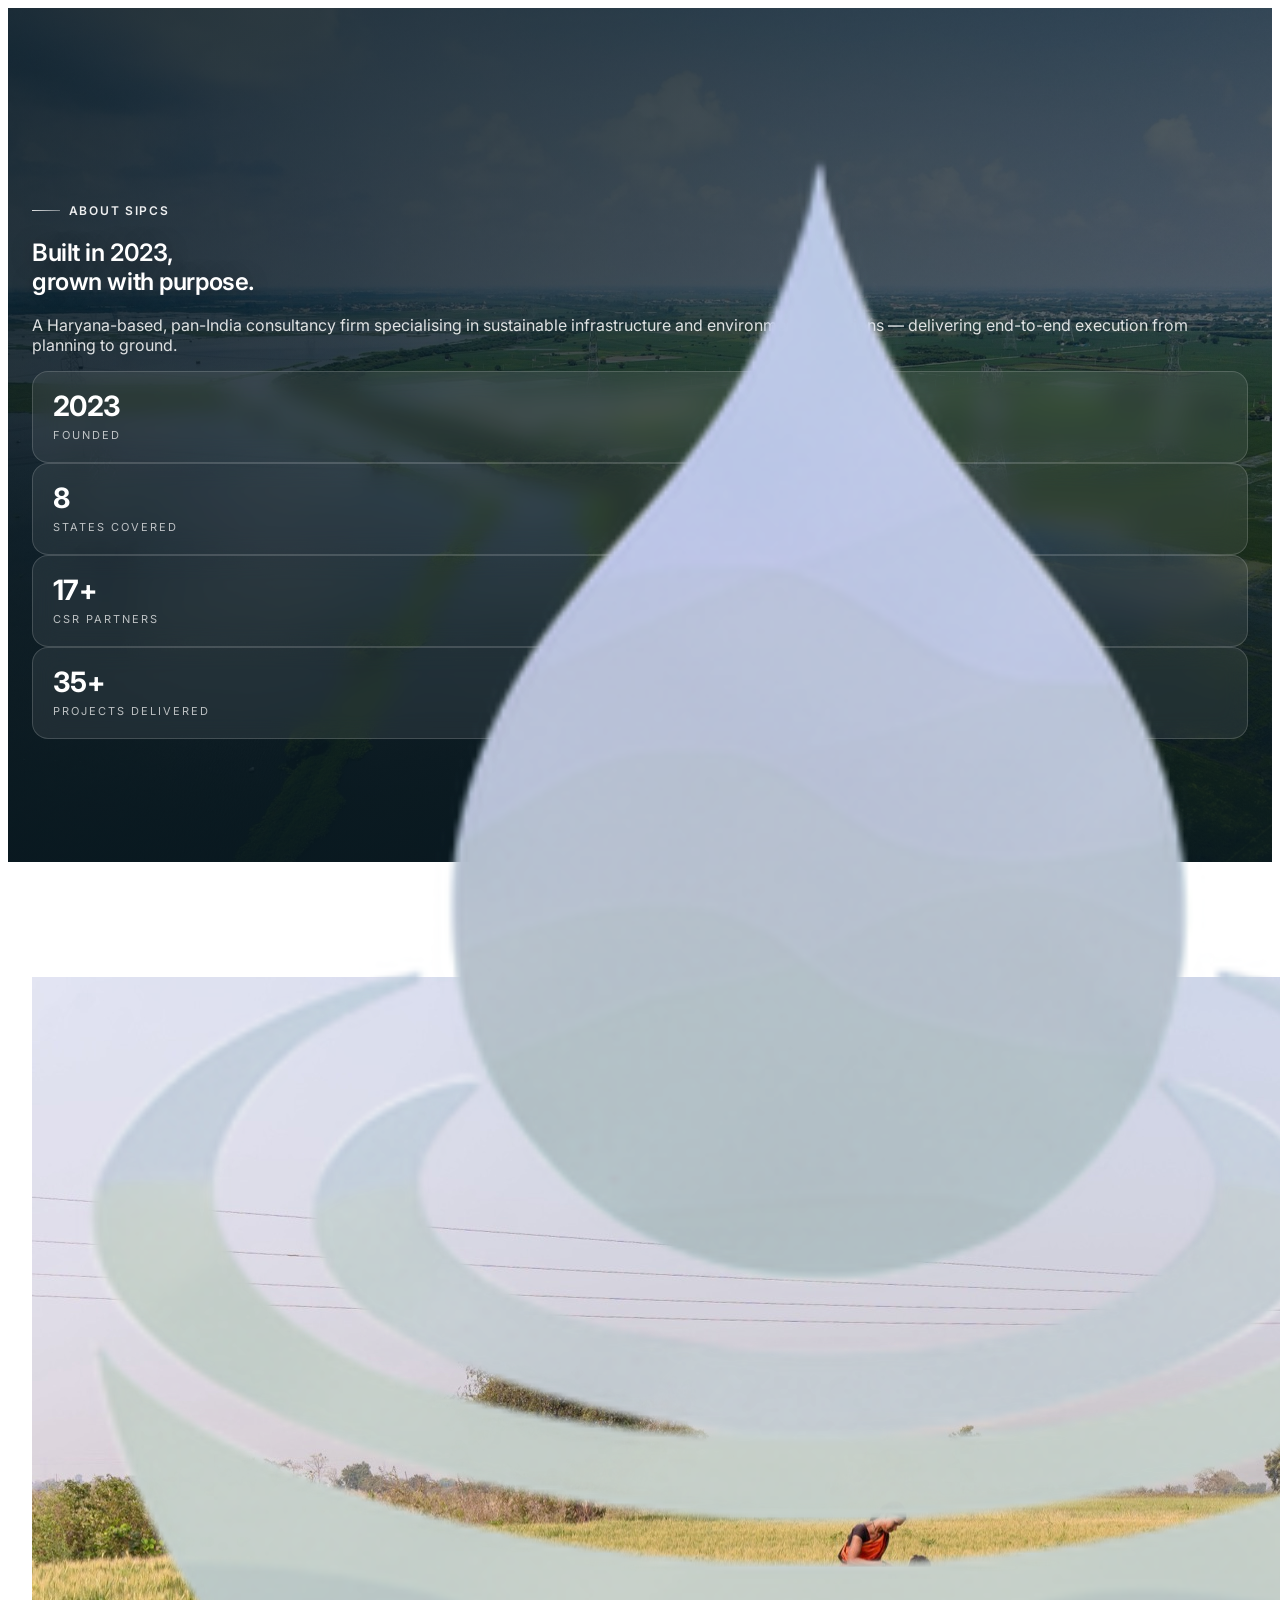
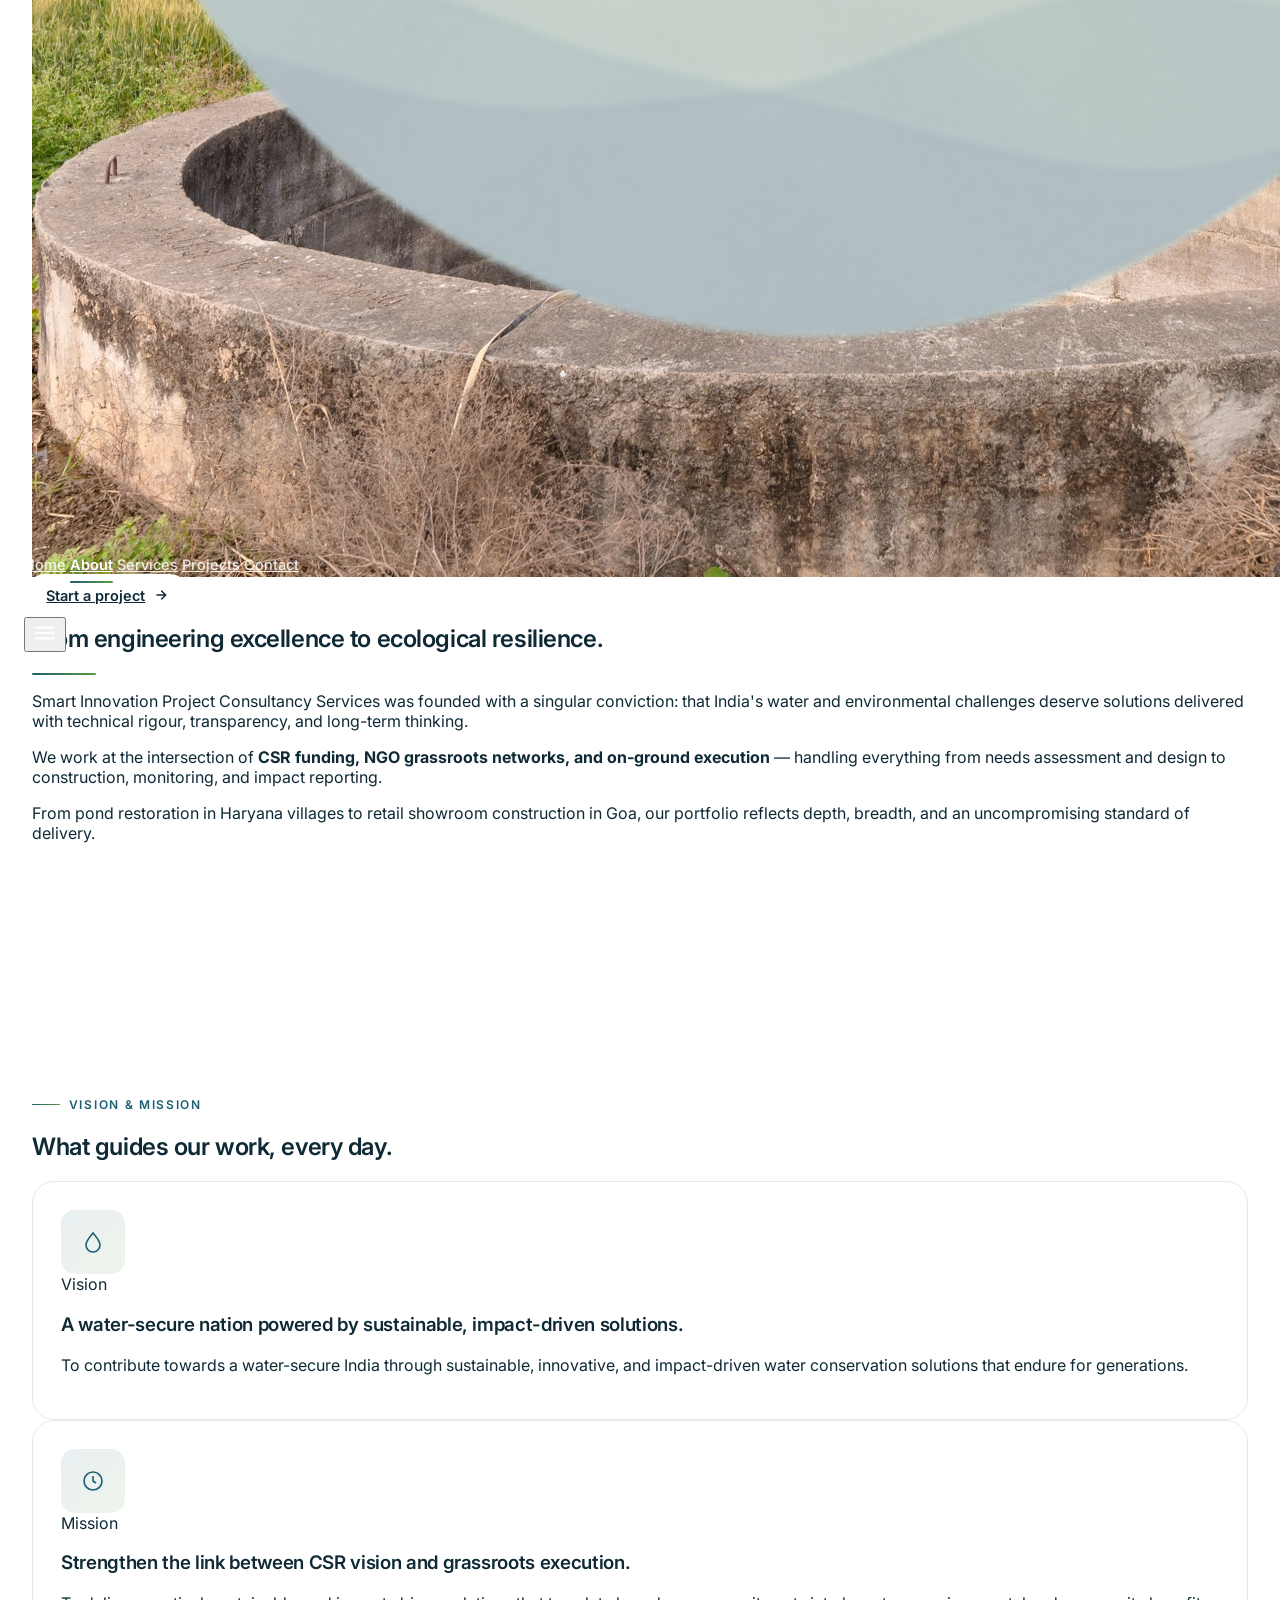
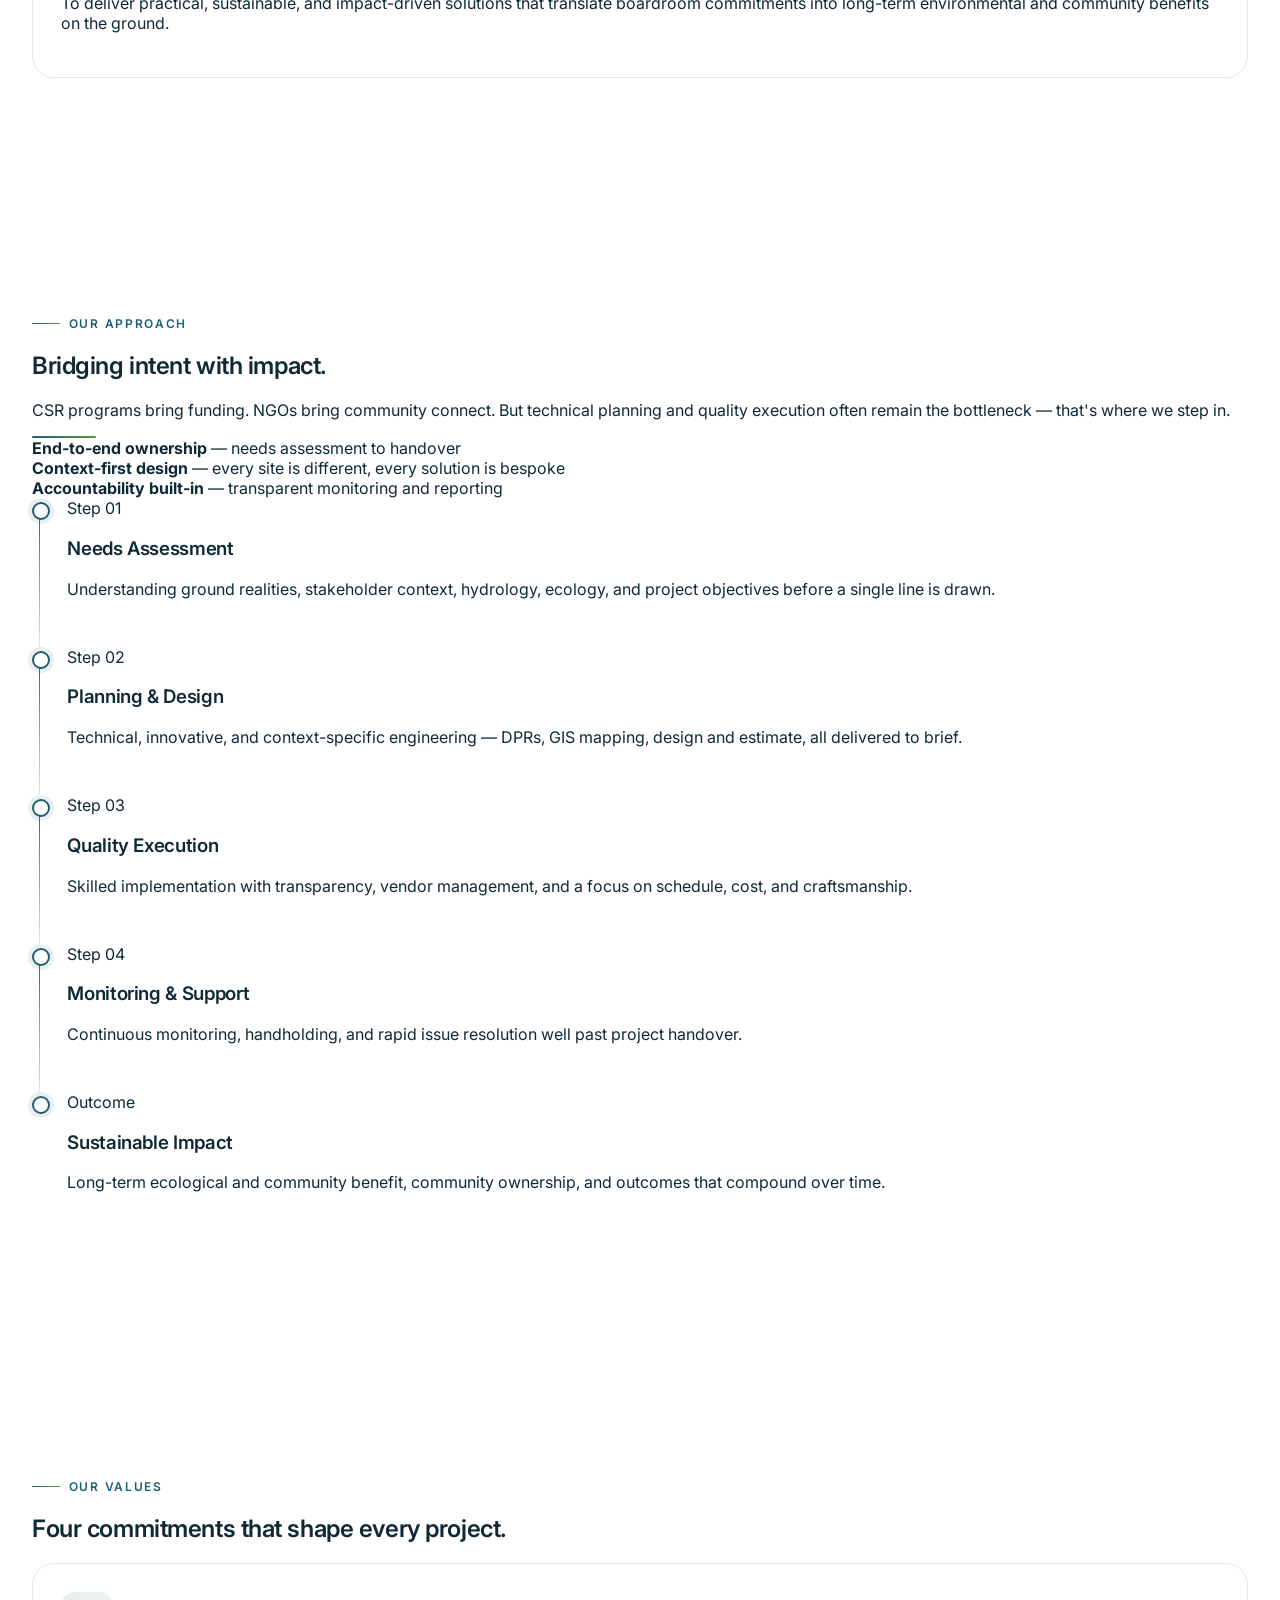
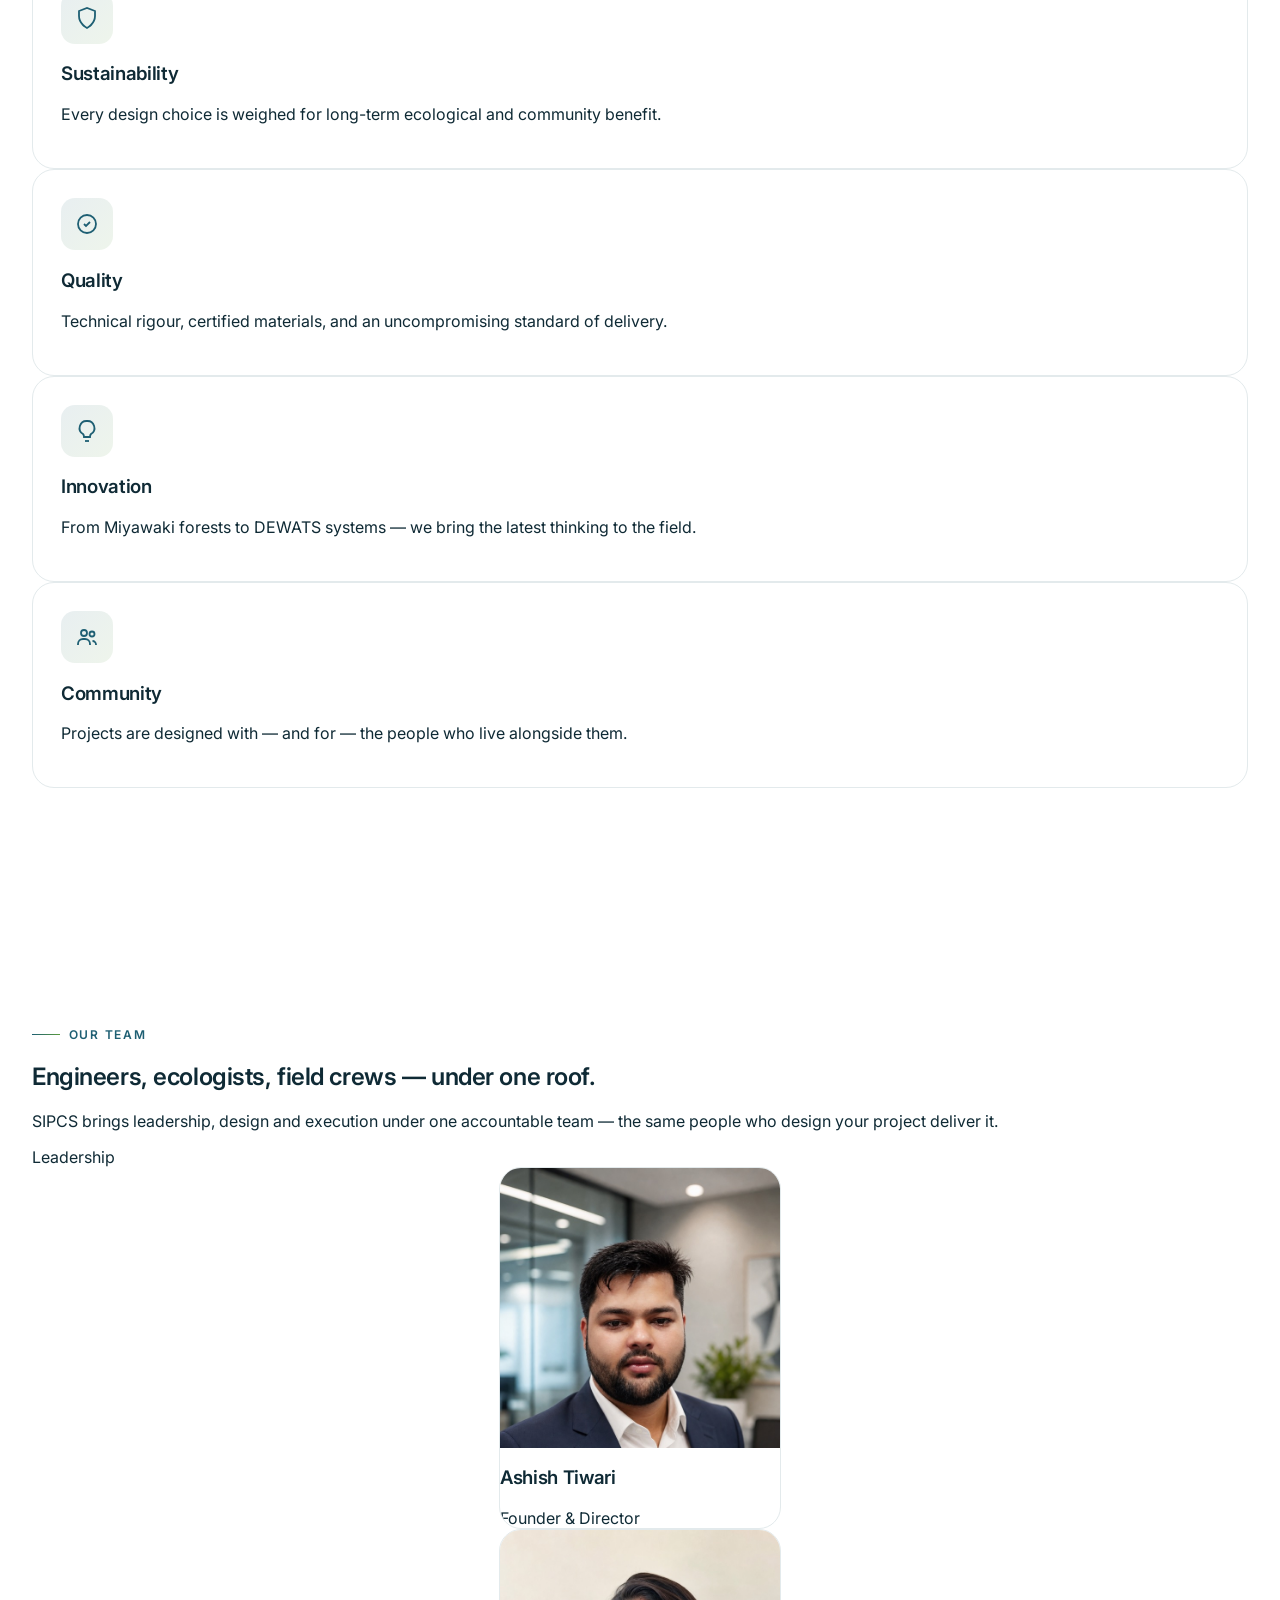
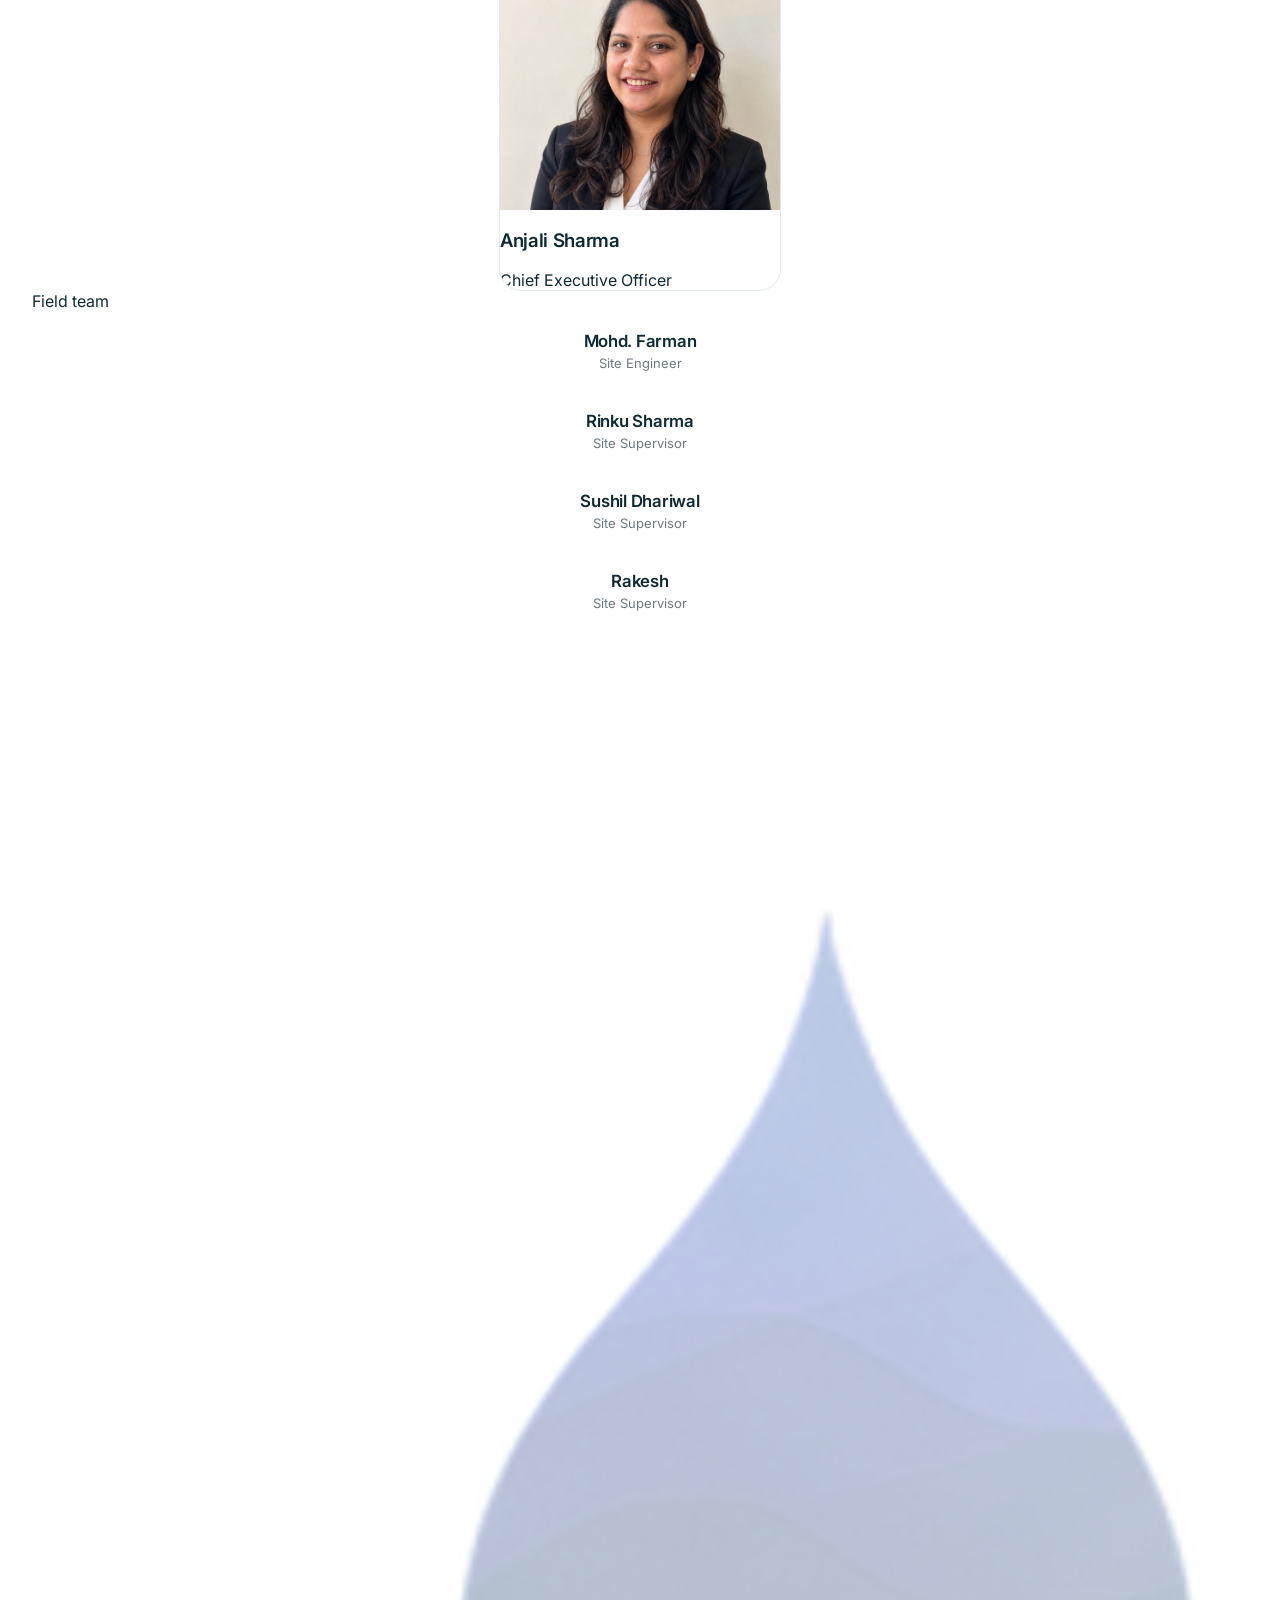
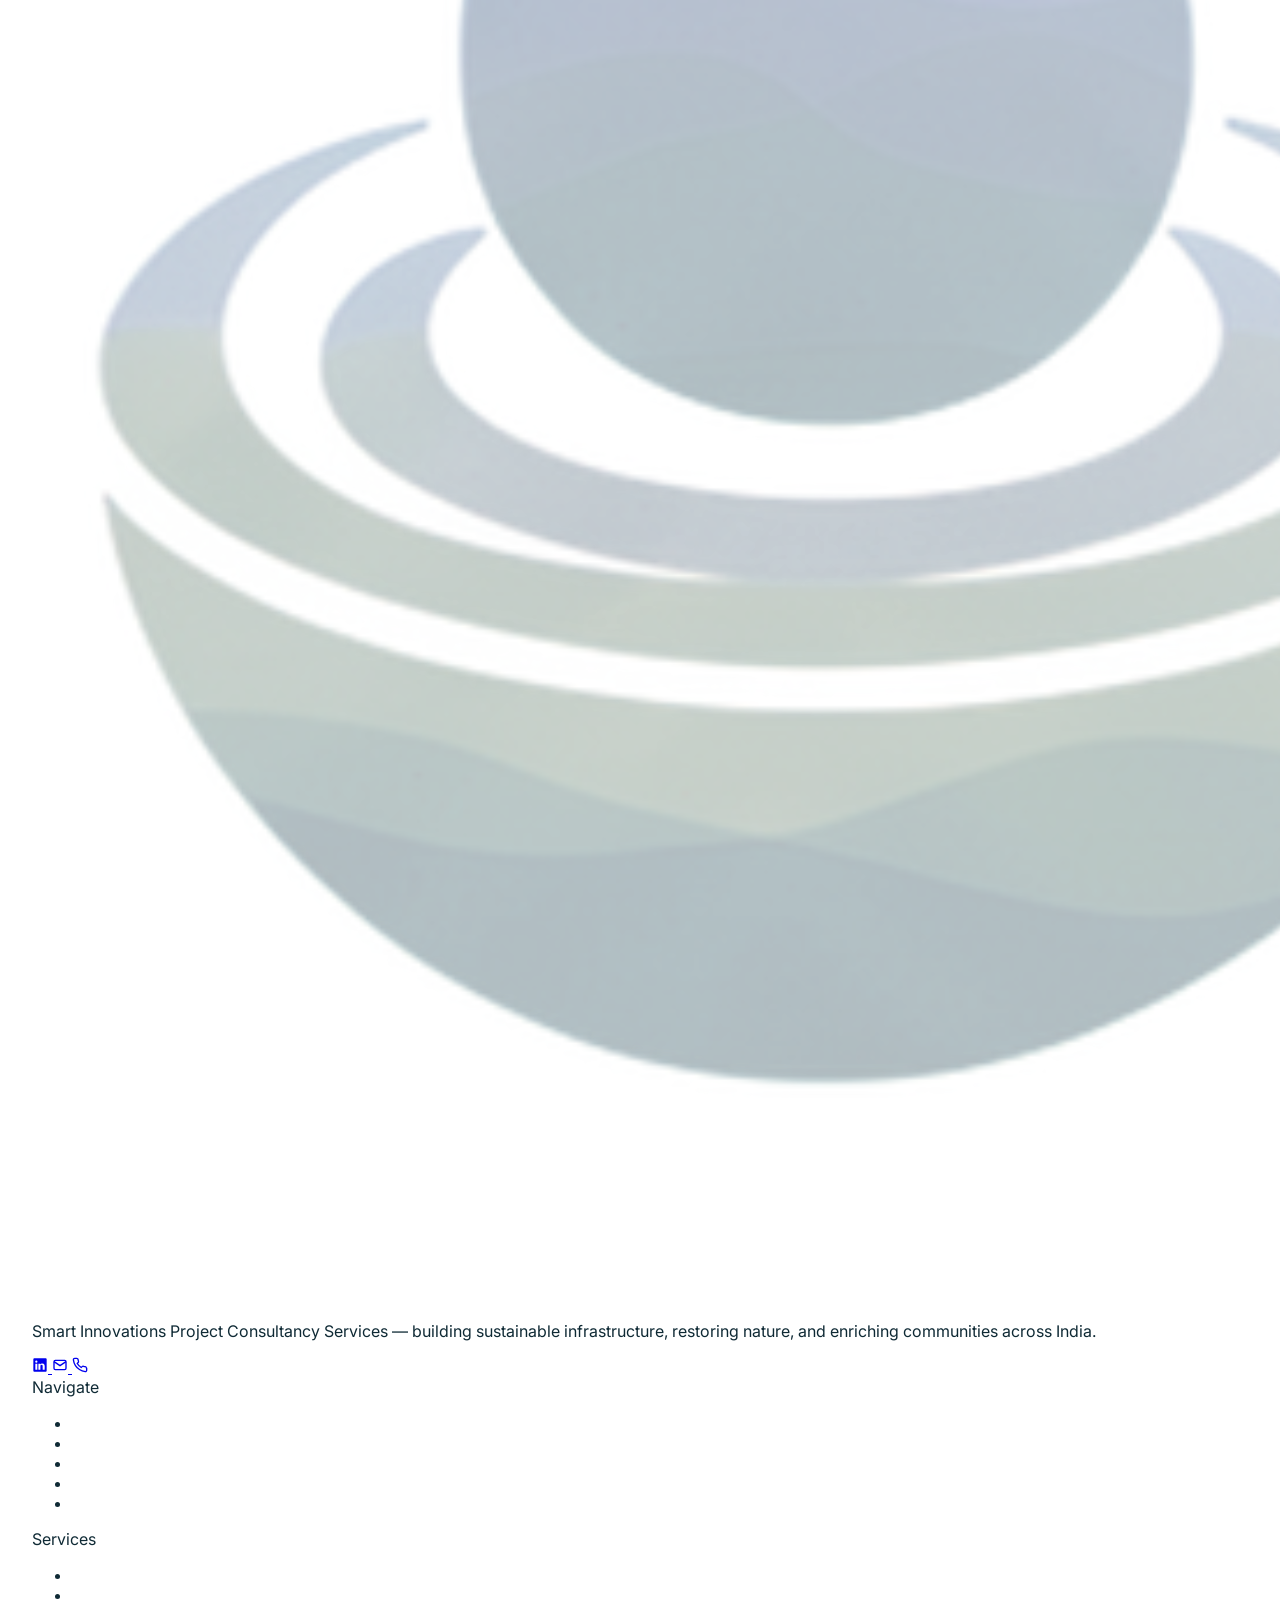
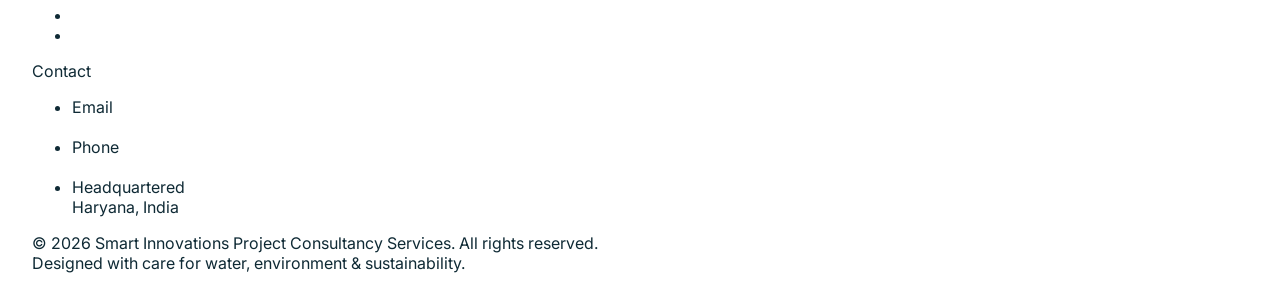
==== commit 809beb68: "Wire real India-themed conservation photos across all pages Swap all remaining Unsplash stock images" ====
--- a/about.html
+++ b/about.html
@@ -59,7 +59,7 @@
 
 <!-- PAGE HERO -->
 <section class="page-hero">
-  <div class="ph-bg" style="background-image:url('https://images.unsplash.com/photo-1469474968028-56623f02e42e?auto=format&fit=crop&w=2400&q=85');"></div>
+  <div class="ph-bg" style="background-image:url('assets/images/projects/aerial-river-fields.jpg');"></div>
   <div class="ph-overlay"></div>
   <div class="container-x grid lg:grid-cols-12 gap-10 items-center">
     <div class="lg:col-span-7 reveal">
@@ -101,7 +101,7 @@
     <div class="lg:col-span-6 reveal order-2 lg:order-1">
       <div class="relative">
         <div class="absolute -inset-5 rounded-[28px] bg-gradient-to-br from-[#1e5f73]/10 to-[#5a9b3e]/10 blur-2xl"></div>
-        <img src="https://images.unsplash.com/photo-1500382017468-9049fed747ef?auto=format&fit=crop&w=1000&q=80" alt="Sustainable ecosystem" class="relative rounded-[28px] w-full h-[520px] object-cover shadow-xl border border-white"/>
+        <img src="assets/images/projects/village-well-women.jpg" alt="Rural water conservation project in an Indian village" class="relative rounded-[28px] w-full h-[520px] object-cover shadow-xl border border-white"/>
       </div>
     </div>
     <div class="lg:col-span-6 reveal order-1 lg:order-2">
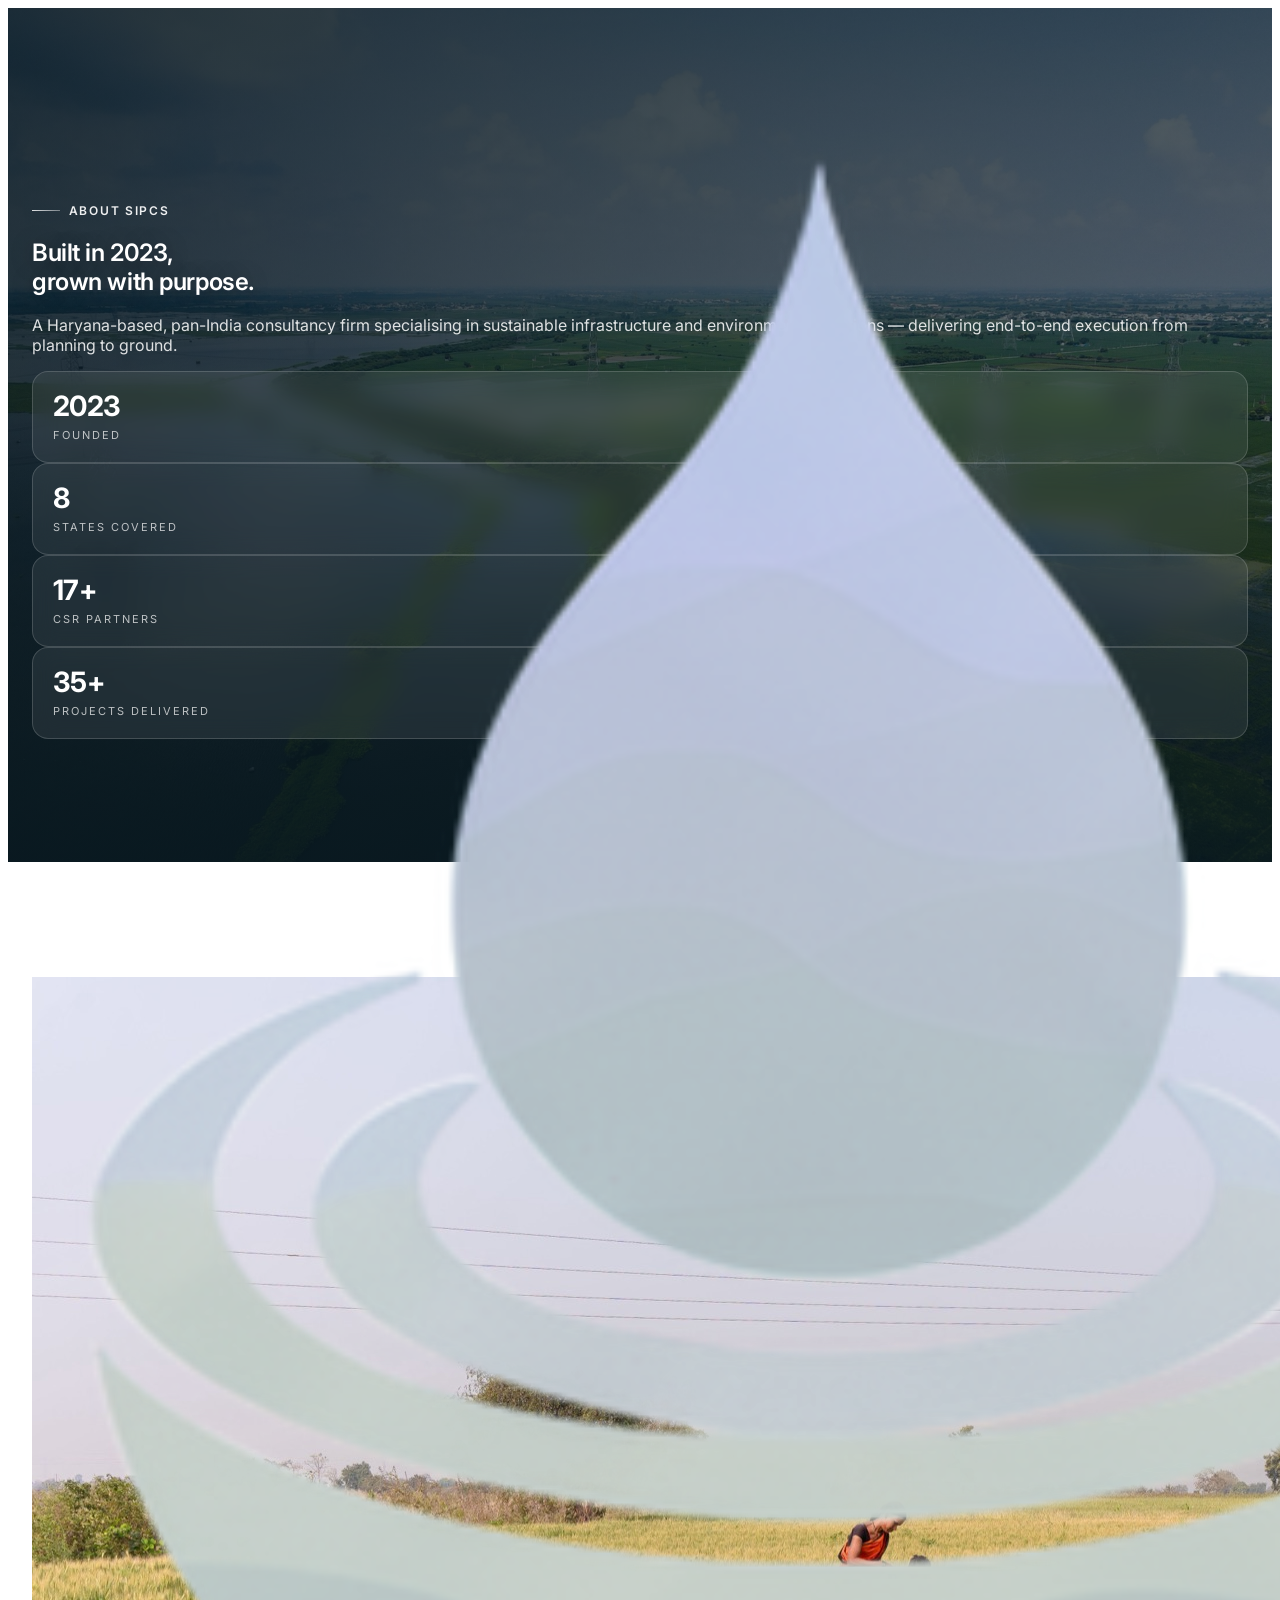
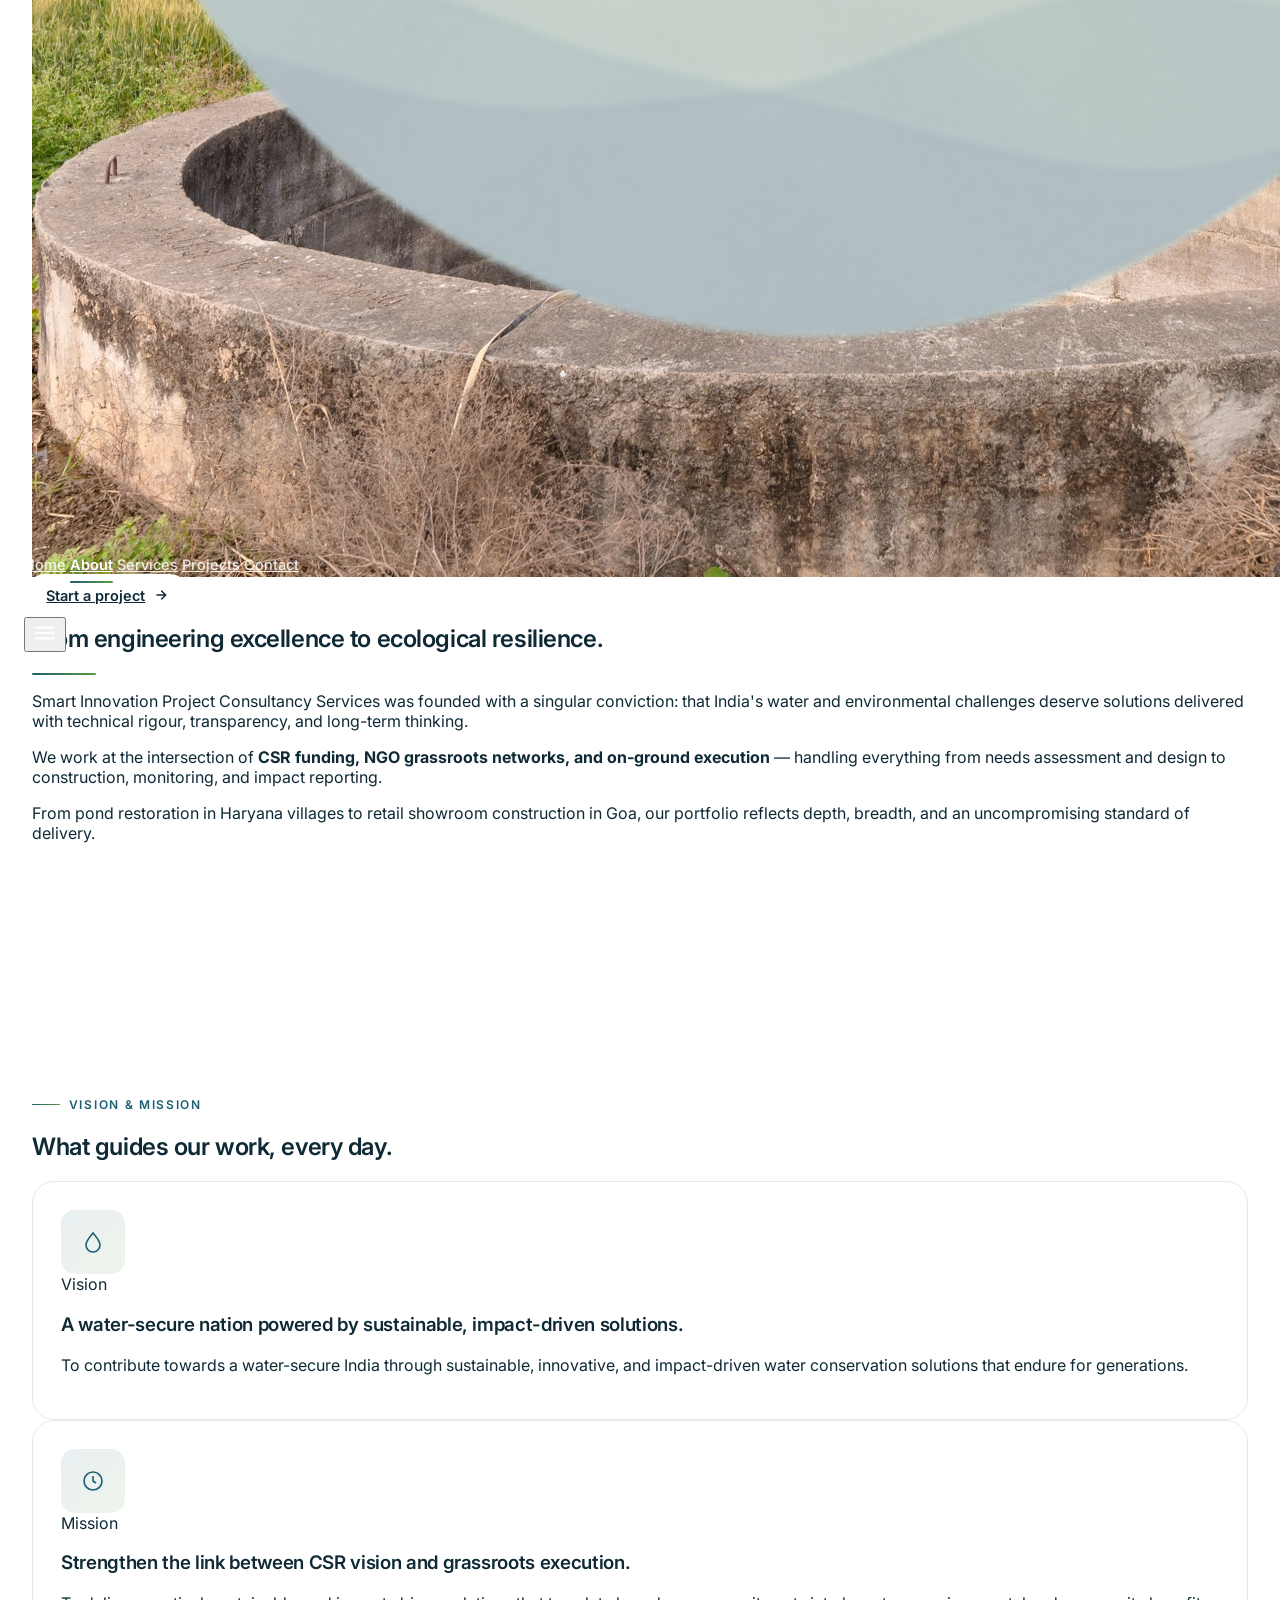
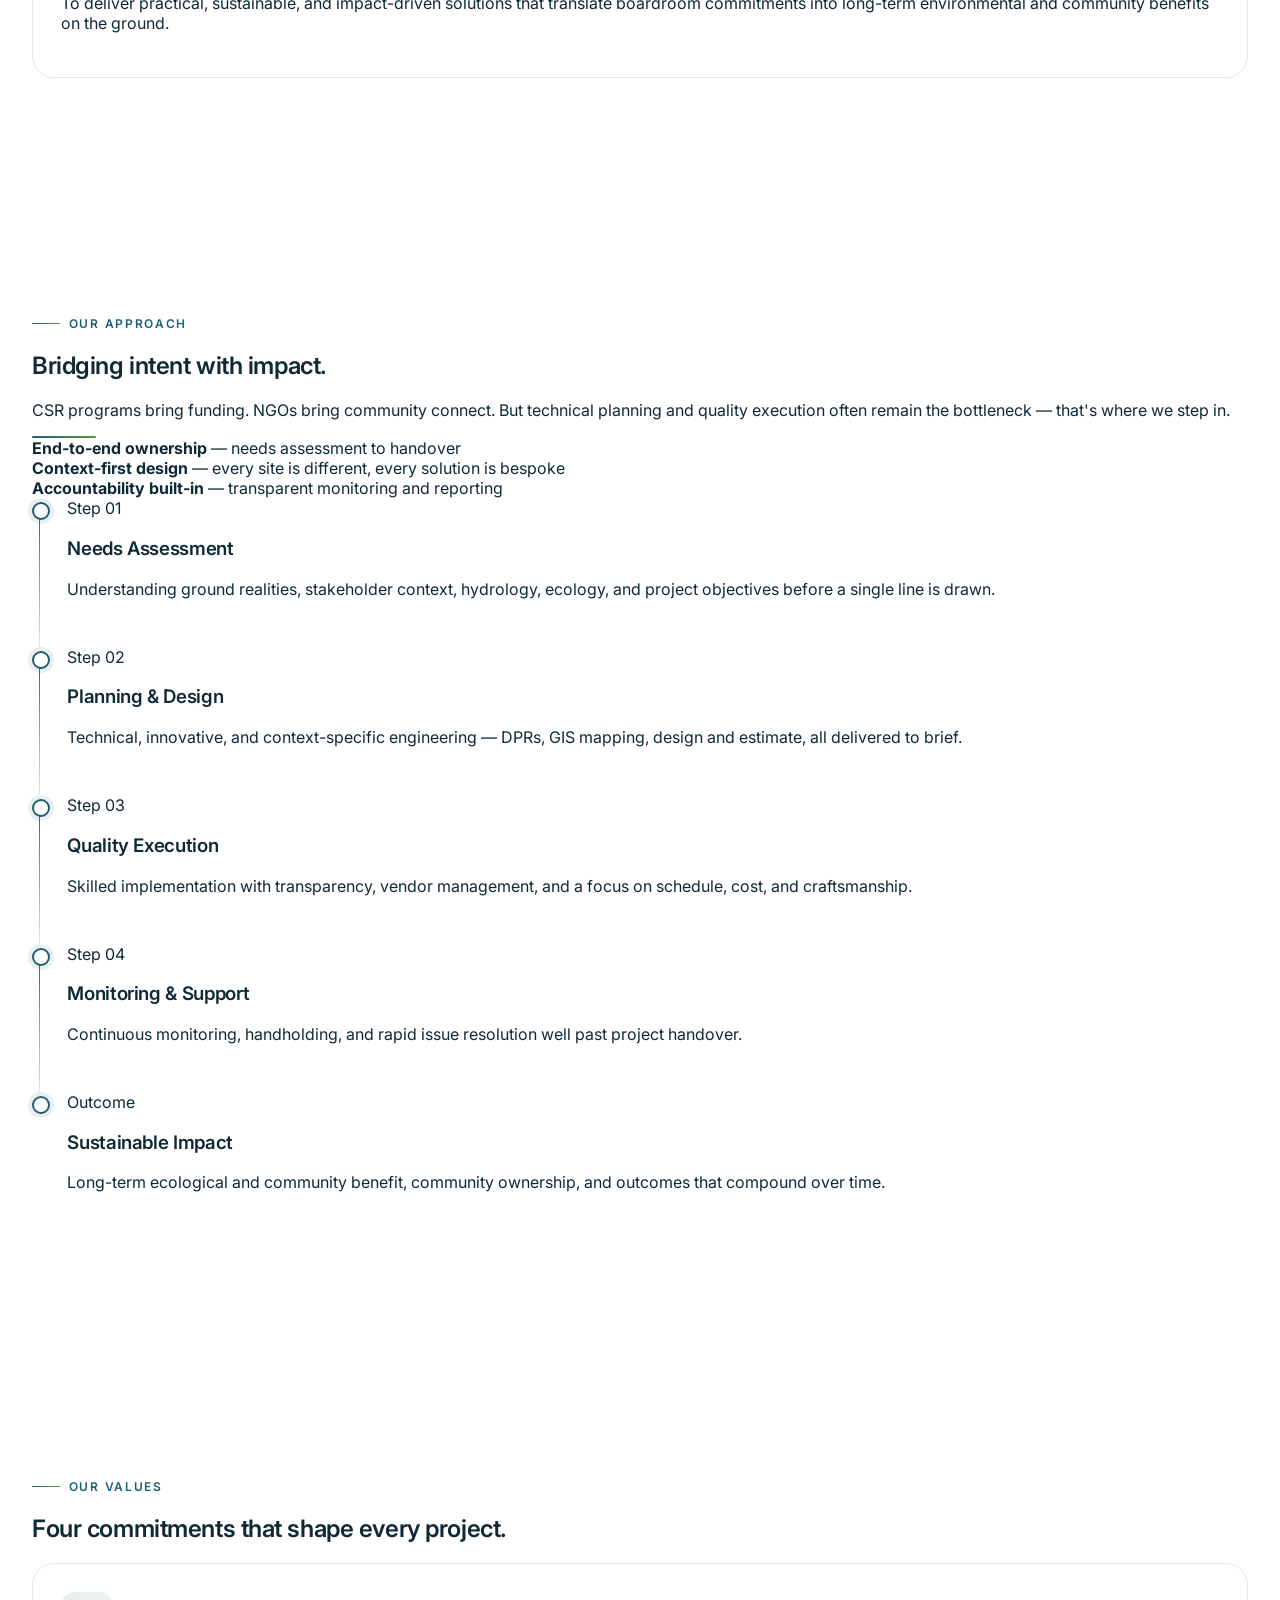
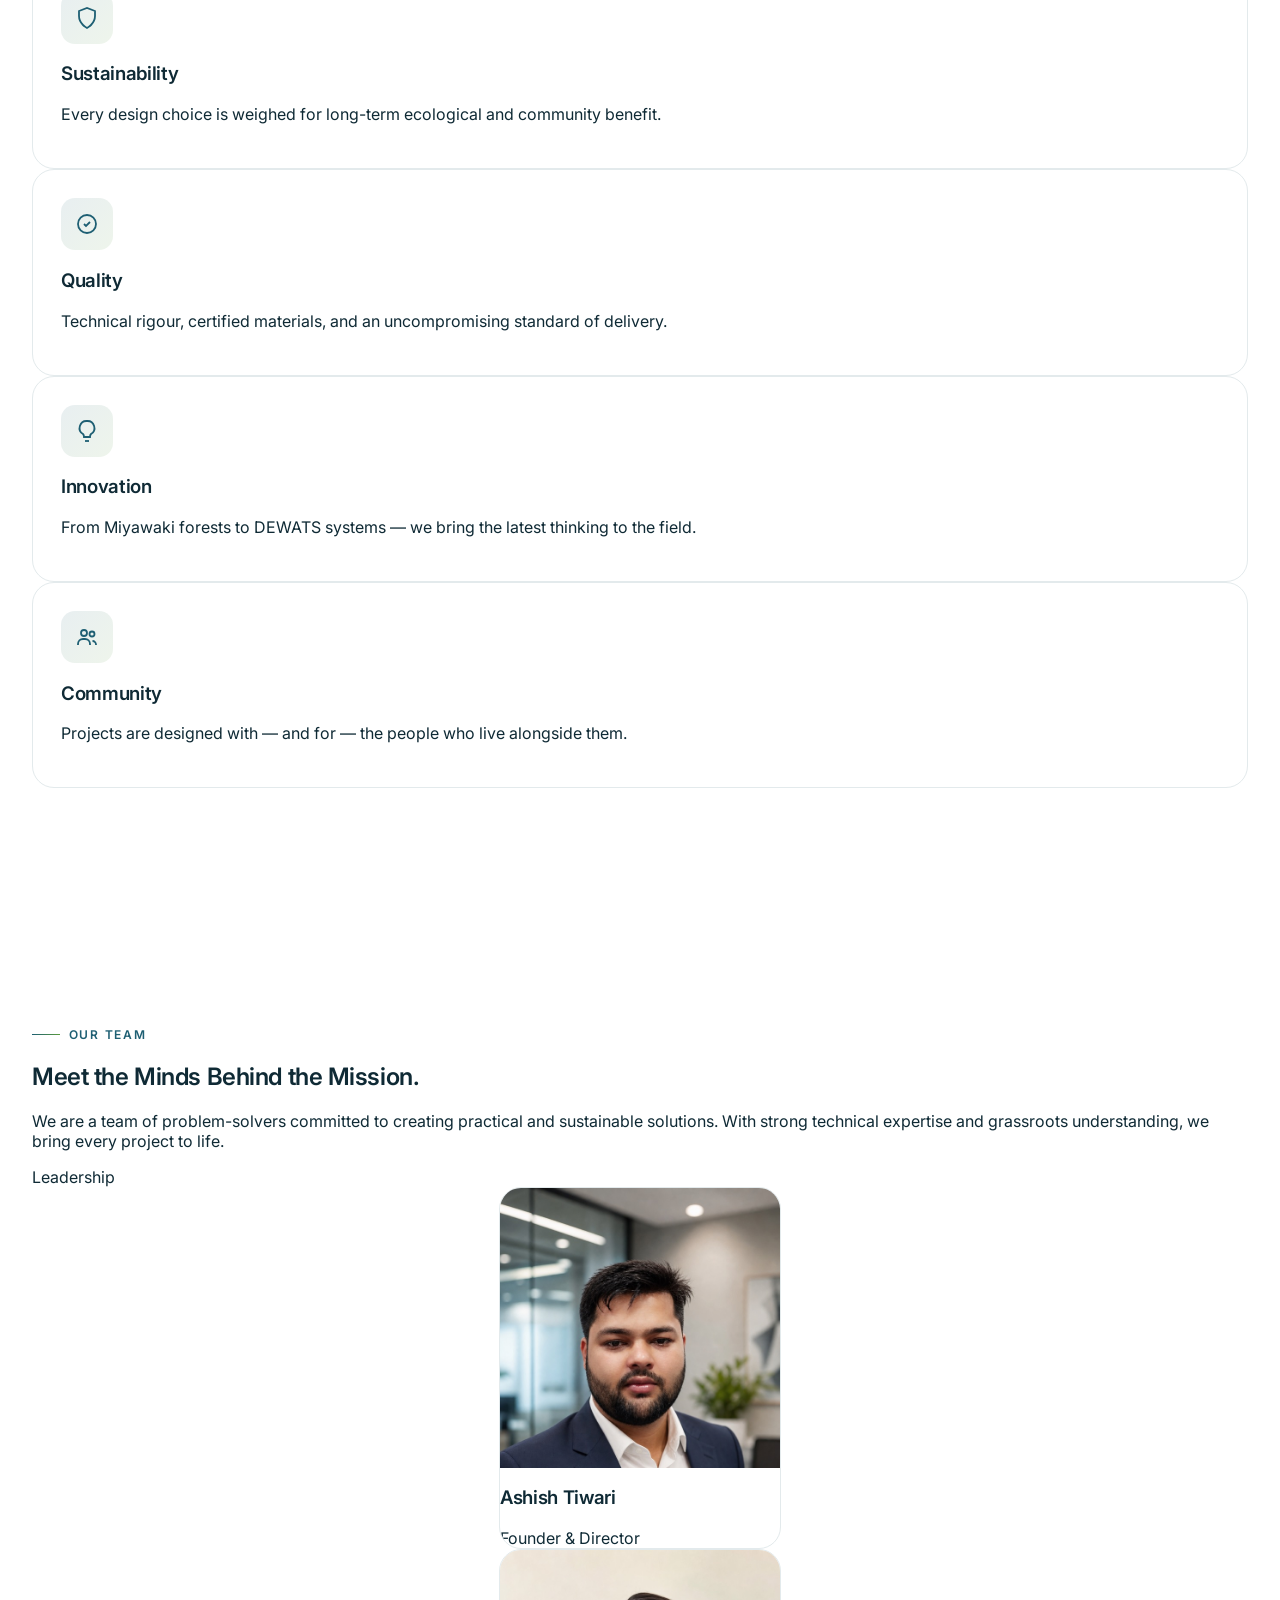
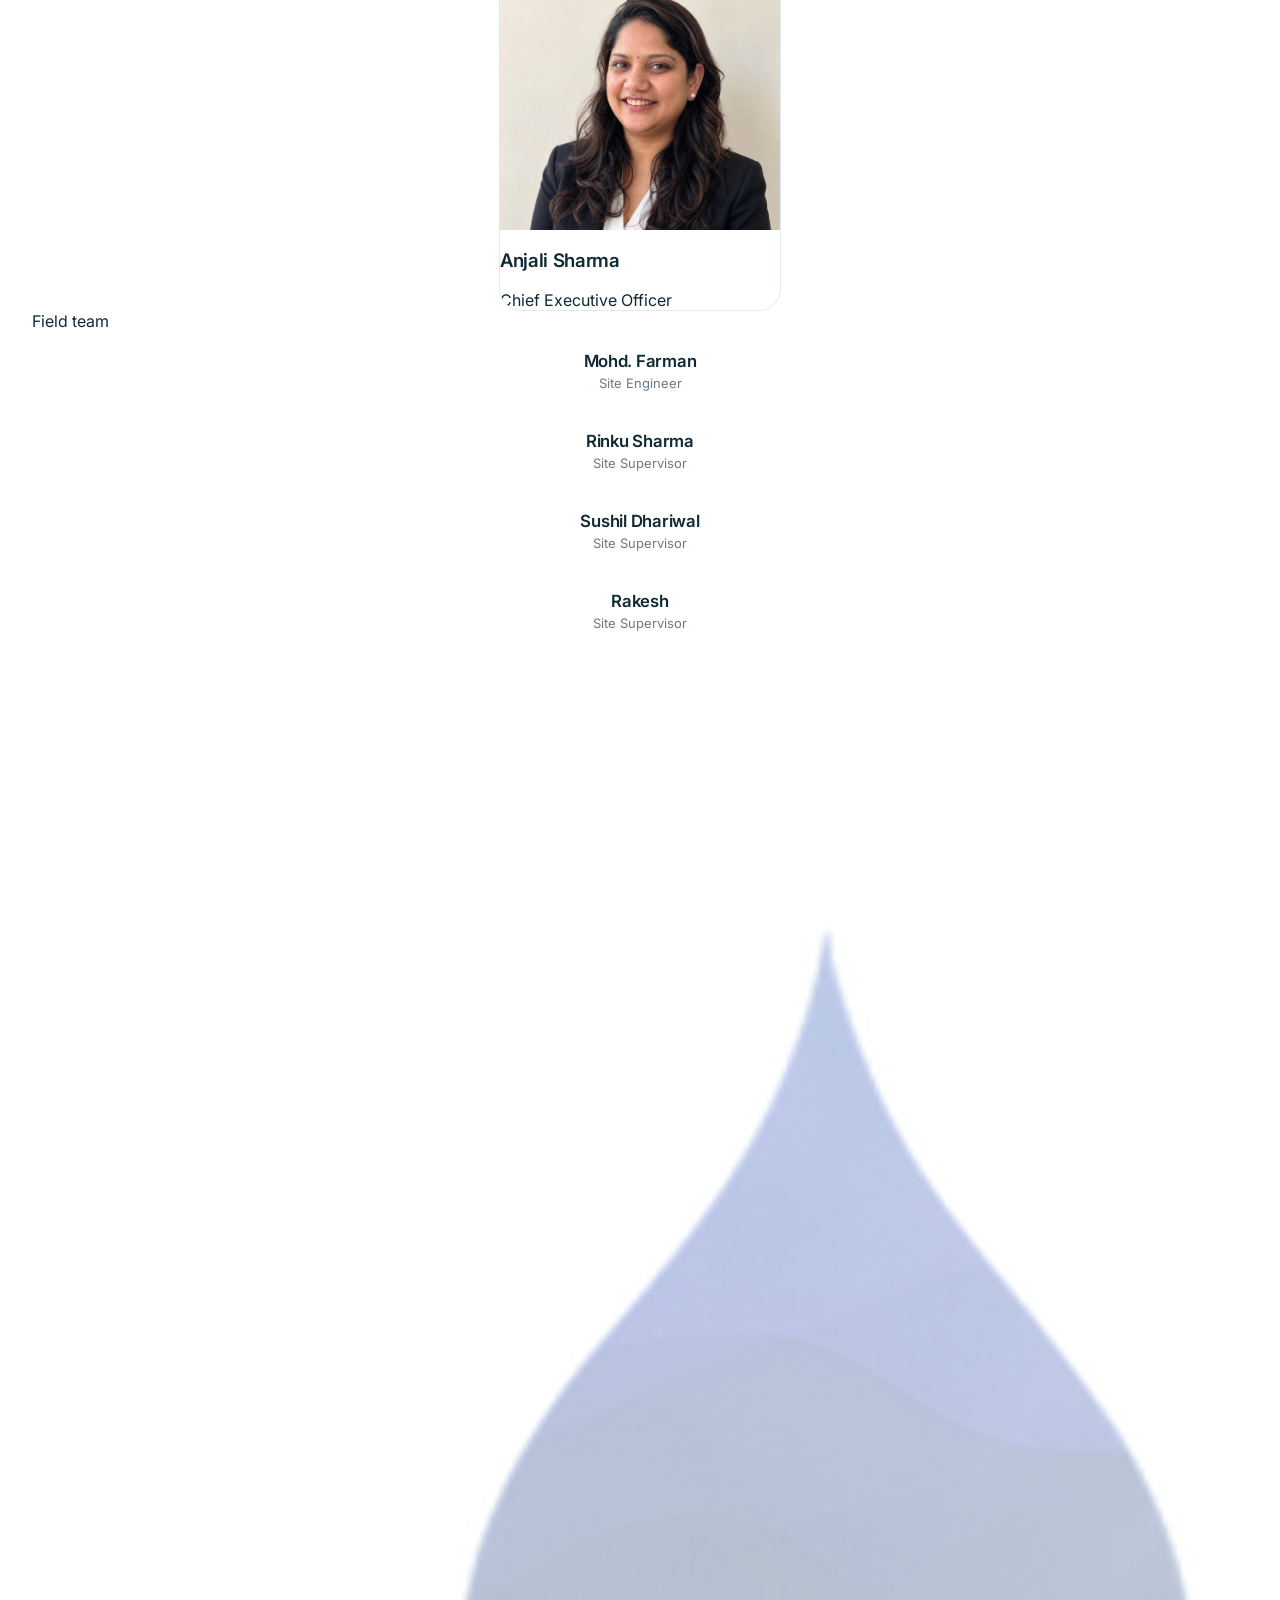
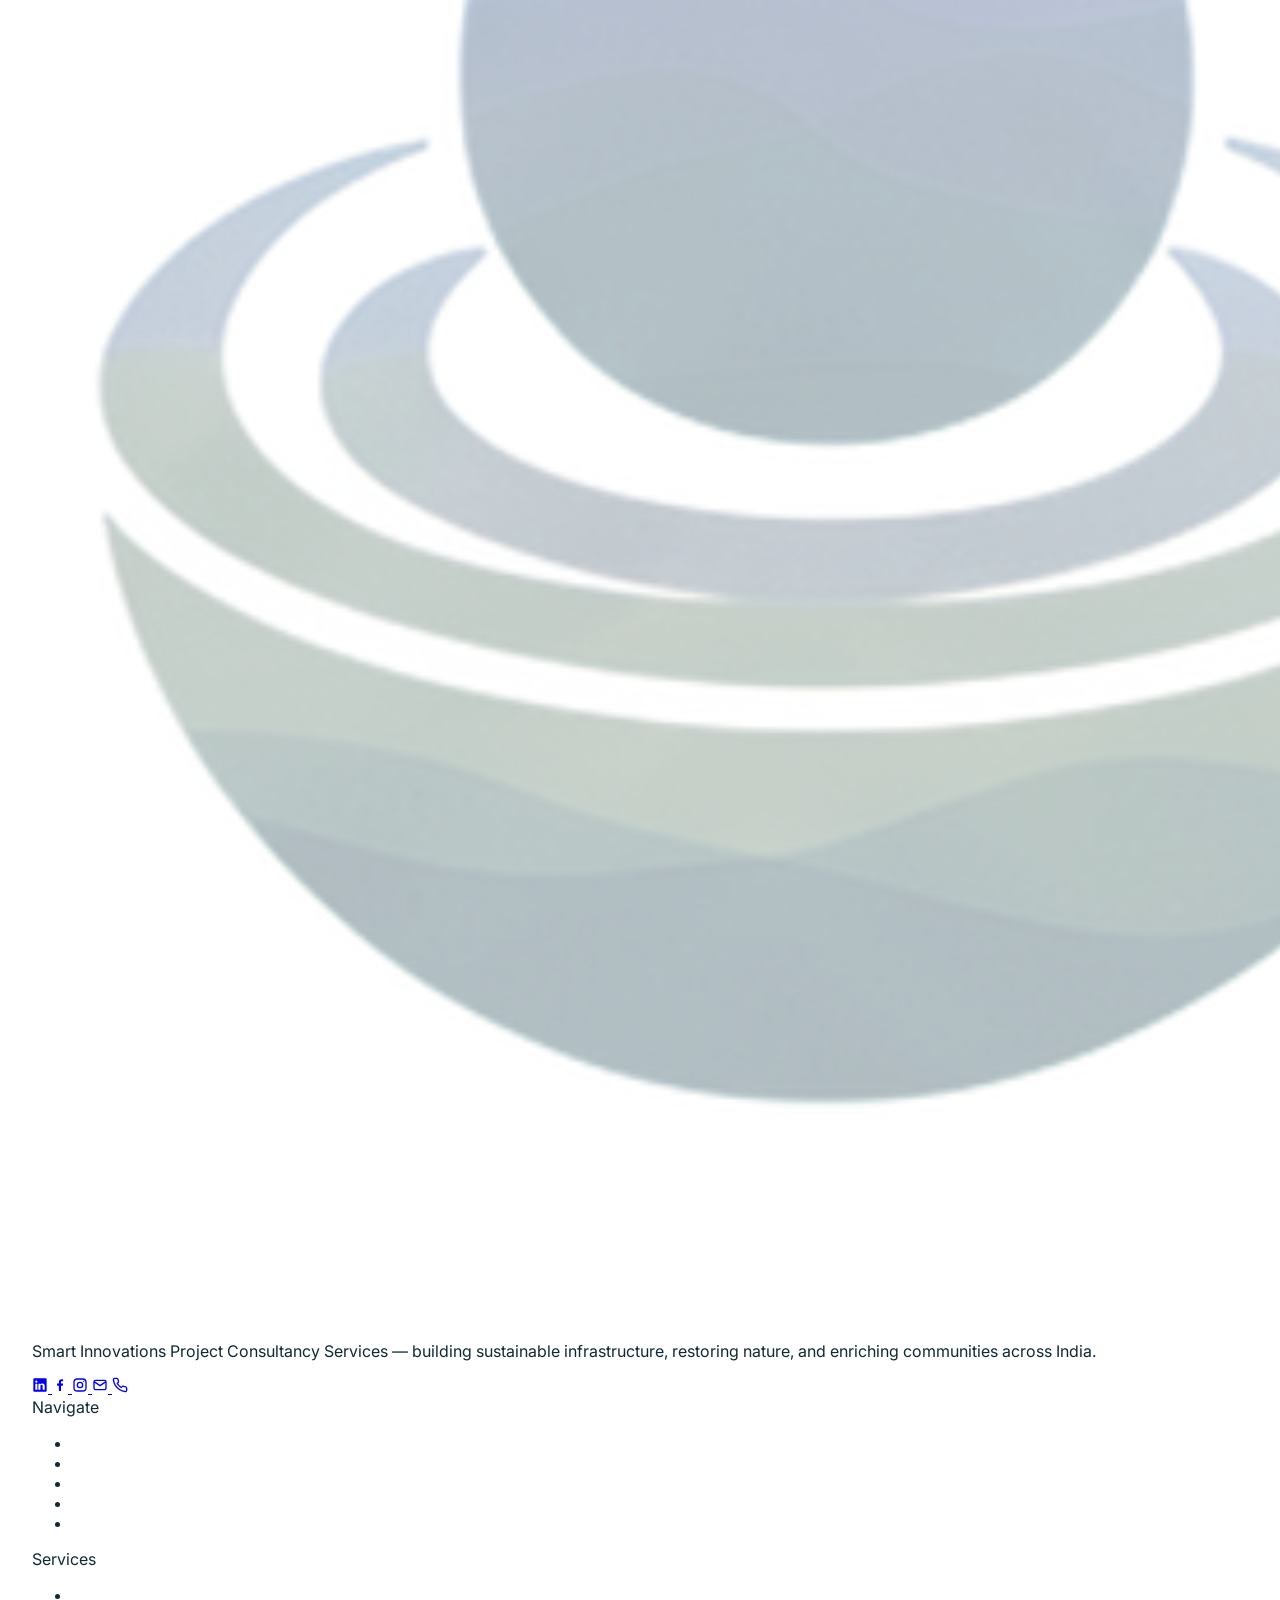
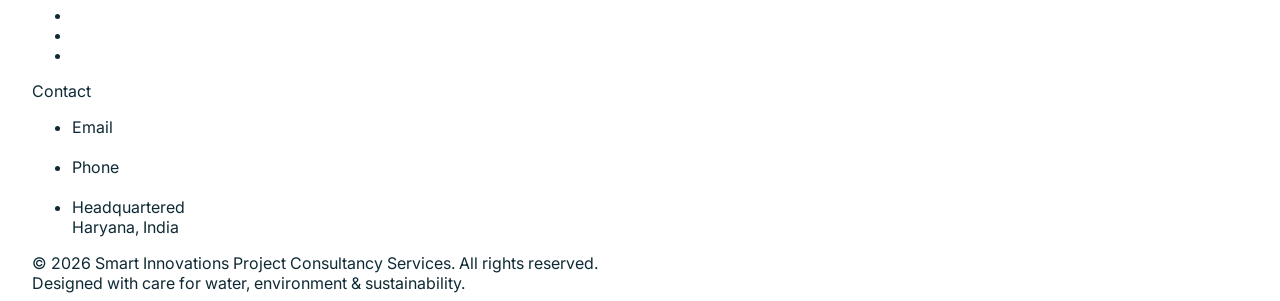
==== commit fc848f5b: "Wire real social links and refresh Our Team copy - Point footer LinkedIn to sipcs profile and add Fa" ====
--- a/about.html
+++ b/about.html
@@ -291,9 +291,9 @@
   <div class="container-x">
     <div class="mb-12 reveal text-center max-w-3xl mx-auto">
       <span class="eyebrow justify-center" style="display:inline-flex">Our team</span>
-      <h2 class="font-display text-3xl lg:text-5xl mt-4 leading-[1.1]">Engineers, ecologists, <span class="italic font-light">field</span> crews — under one roof.</h2>
+      <h2 class="font-display text-3xl lg:text-5xl mt-4 leading-[1.1]">Meet the <span class="italic font-light">Minds</span> Behind the Mission.</h2>
       <p class="mt-6 text-lg text-[color:var(--color-muted)]">
-        SIPCS brings leadership, design and execution under one accountable team — the same people who design your project deliver it.
+        We are a team of problem-solvers committed to creating practical and sustainable solutions. With strong technical expertise and grassroots understanding, we bring every project to life.
       </p>
     </div>
 
@@ -356,8 +356,14 @@
         Smart Innovations Project Consultancy Services — building sustainable infrastructure, restoring nature, and enriching communities across India.
       </p>
       <div class="flex items-center gap-3 mt-7">
-        <a href="#" aria-label="LinkedIn" class="w-10 h-10 rounded-full border border-white/20 flex items-center justify-center hover:bg-white/10 transition">
+        <a href="https://www.linkedin.com/in/sipcs/" target="_blank" rel="noopener noreferrer" aria-label="LinkedIn" class="w-10 h-10 rounded-full border border-white/20 flex items-center justify-center hover:bg-white/10 transition">
           <svg width="16" height="16" viewBox="0 0 24 24" fill="currentColor"><path d="M20.5 2h-17A1.5 1.5 0 0 0 2 3.5v17A1.5 1.5 0 0 0 3.5 22h17a1.5 1.5 0 0 0 1.5-1.5v-17A1.5 1.5 0 0 0 20.5 2zM8 19H5v-9h3zm-1.5-10.3a1.7 1.7 0 1 1 0-3.4 1.7 1.7 0 0 1 0 3.4zM19 19h-3v-4.7c0-1.1 0-2.6-1.6-2.6s-1.8 1.2-1.8 2.5V19h-3v-9h2.9v1.2h.1c.4-.8 1.4-1.6 2.9-1.6 3.1 0 3.6 2 3.6 4.7z"/></svg>
+        </a>
+        <a href="https://www.facebook.com/profile.php?id=61591189251198" target="_blank" rel="noopener noreferrer" aria-label="Facebook" class="w-10 h-10 rounded-full border border-white/20 flex items-center justify-center hover:bg-white/10 transition">
+          <svg width="16" height="16" viewBox="0 0 24 24" fill="currentColor"><path d="M13.5 21v-8h2.7l.4-3.1h-3.1V7.9c0-.9.3-1.5 1.6-1.5h1.6V3.6c-.3 0-1.3-.1-2.4-.1-2.4 0-4 1.4-4 4v2.4H7.6V13h2.7v8z"/></svg>
+        </a>
+        <a href="https://www.instagram.com/smartinnovationsproject/" target="_blank" rel="noopener noreferrer" aria-label="Instagram" class="w-10 h-10 rounded-full border border-white/20 flex items-center justify-center hover:bg-white/10 transition">
+          <svg width="16" height="16" viewBox="0 0 24 24" fill="none" stroke="currentColor" stroke-width="2" stroke-linecap="round" stroke-linejoin="round"><rect x="3" y="3" width="18" height="18" rx="5"/><circle cx="12" cy="12" r="4"/><circle cx="17.5" cy="6.5" r="1" fill="currentColor" stroke="none"/></svg>
         </a>
         <a href="mailto:smartinnovationsproject@gmail.com" aria-label="Email" class="w-10 h-10 rounded-full border border-white/20 flex items-center justify-center hover:bg-white/10 transition">
           <svg width="16" height="16" viewBox="0 0 24 24" fill="none" stroke="currentColor" stroke-width="2"><rect x="3" y="5" width="18" height="14" rx="2"/><path d="m3 7 9 6 9-6"/></svg>
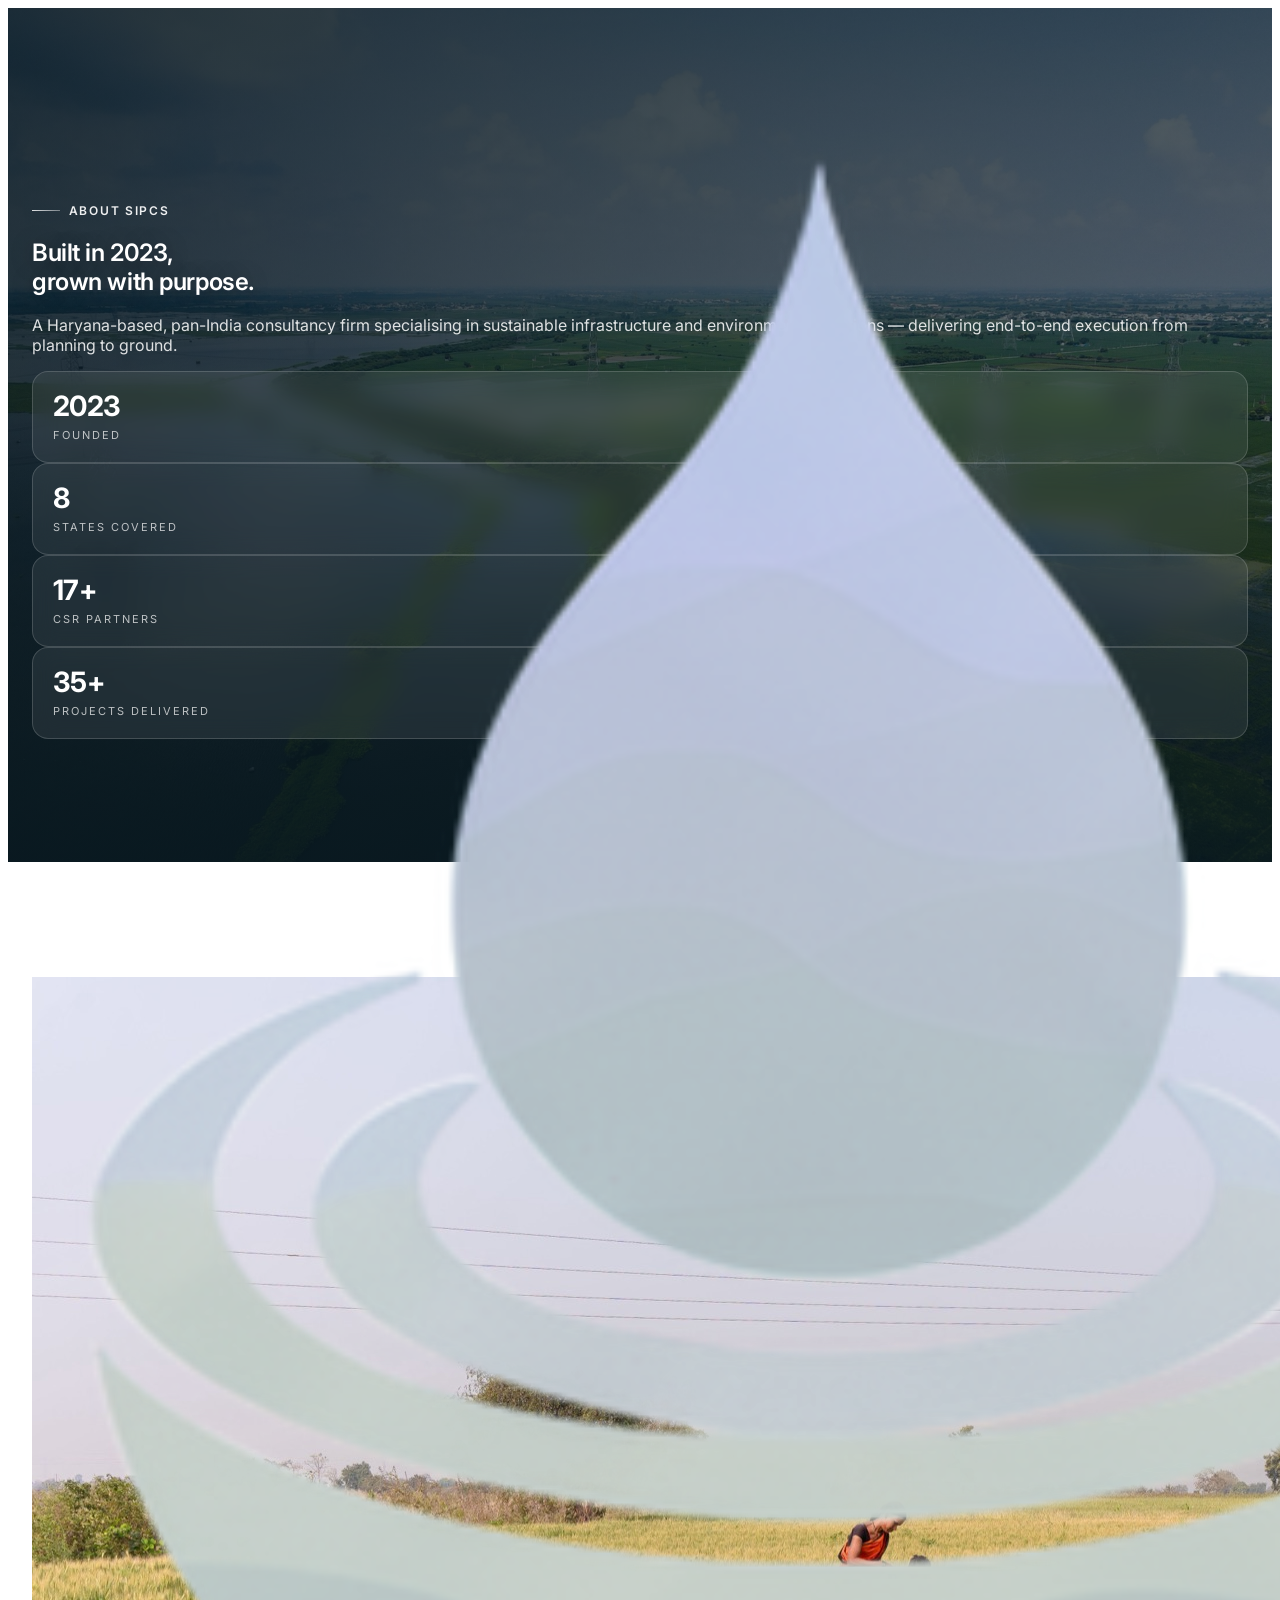
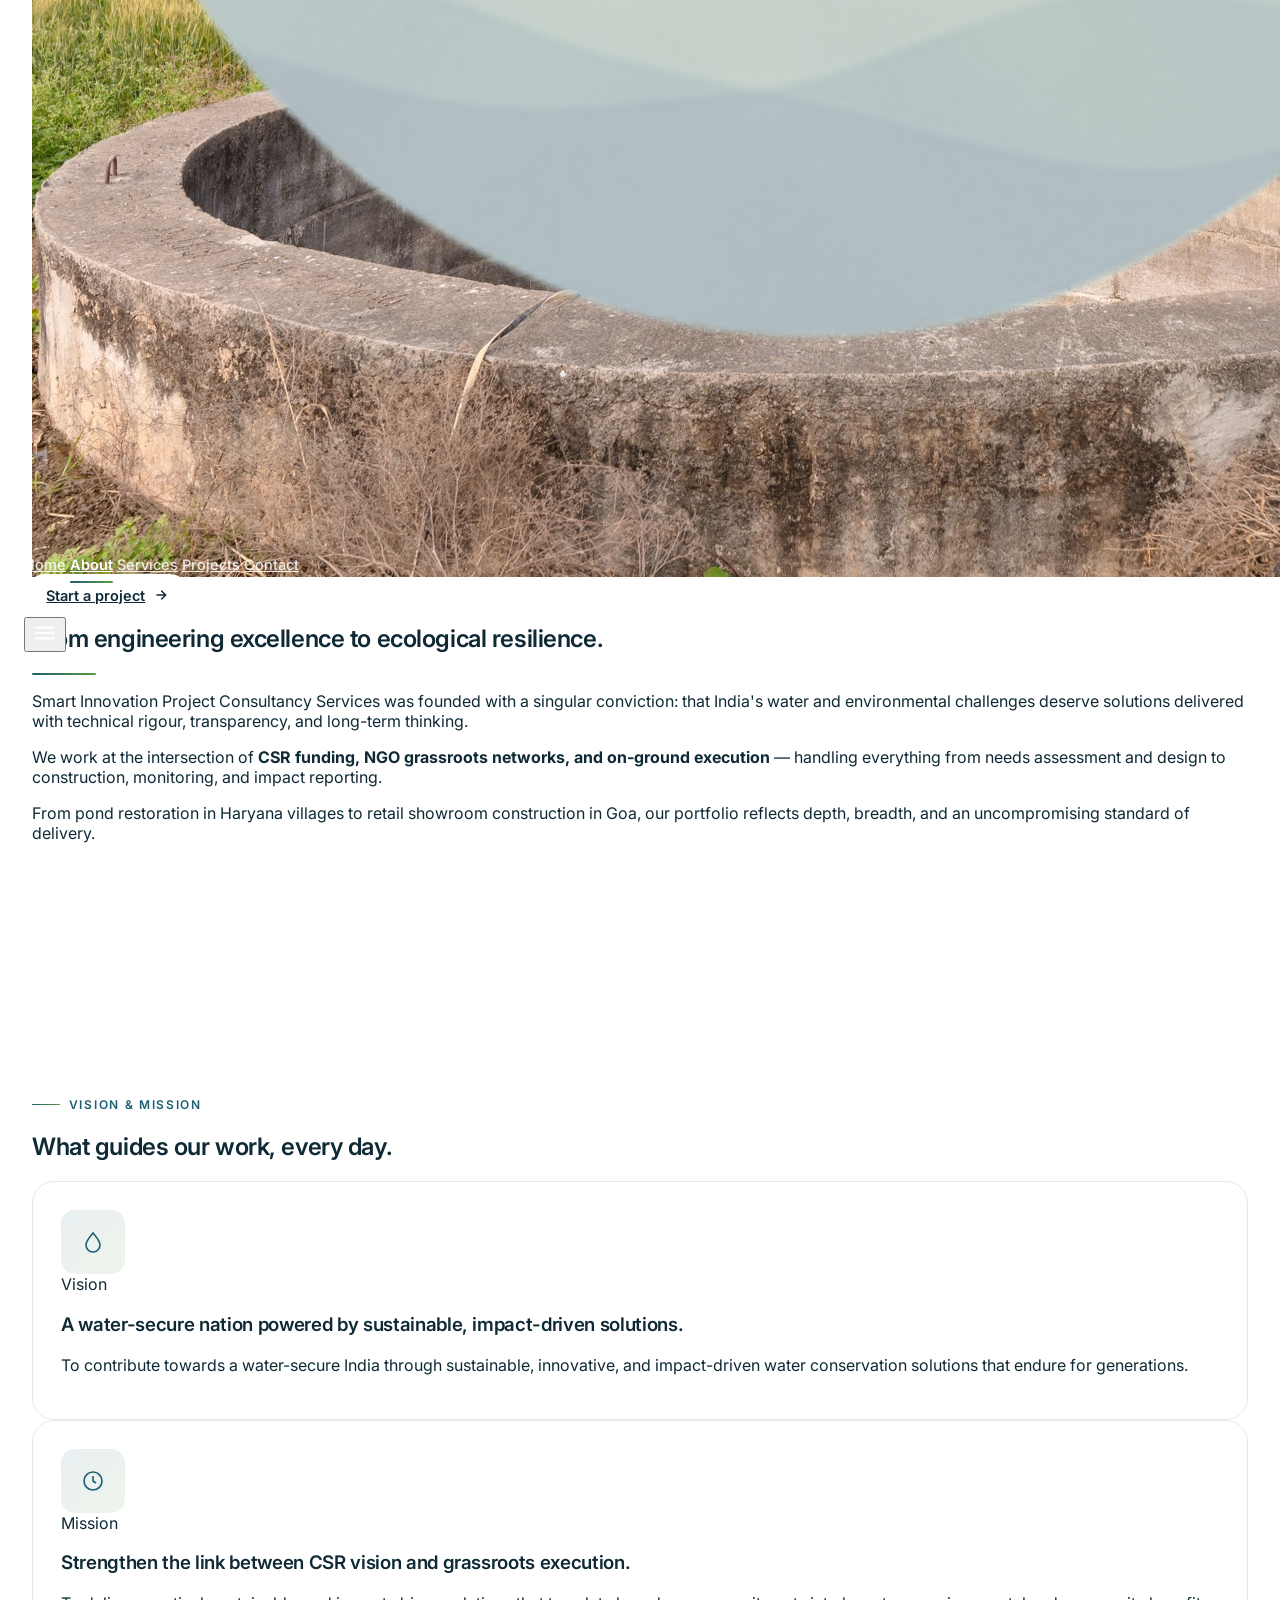
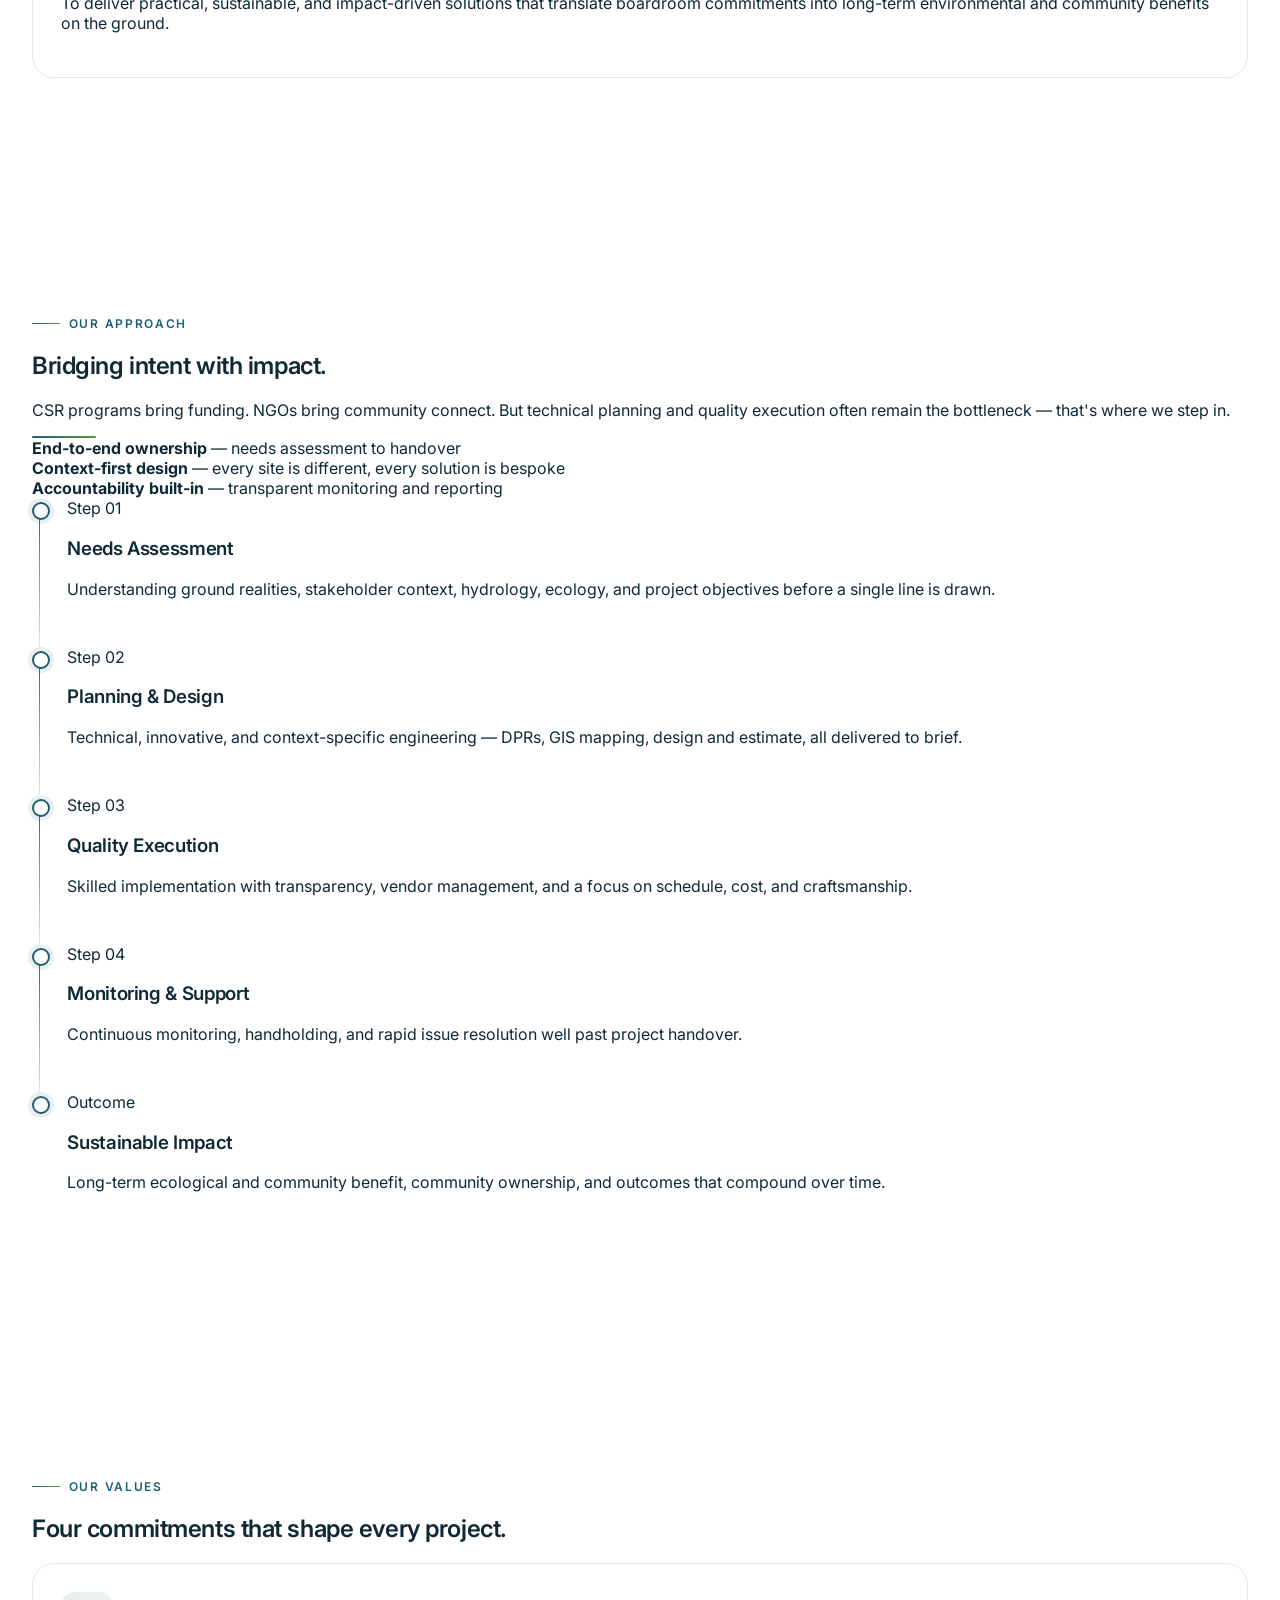
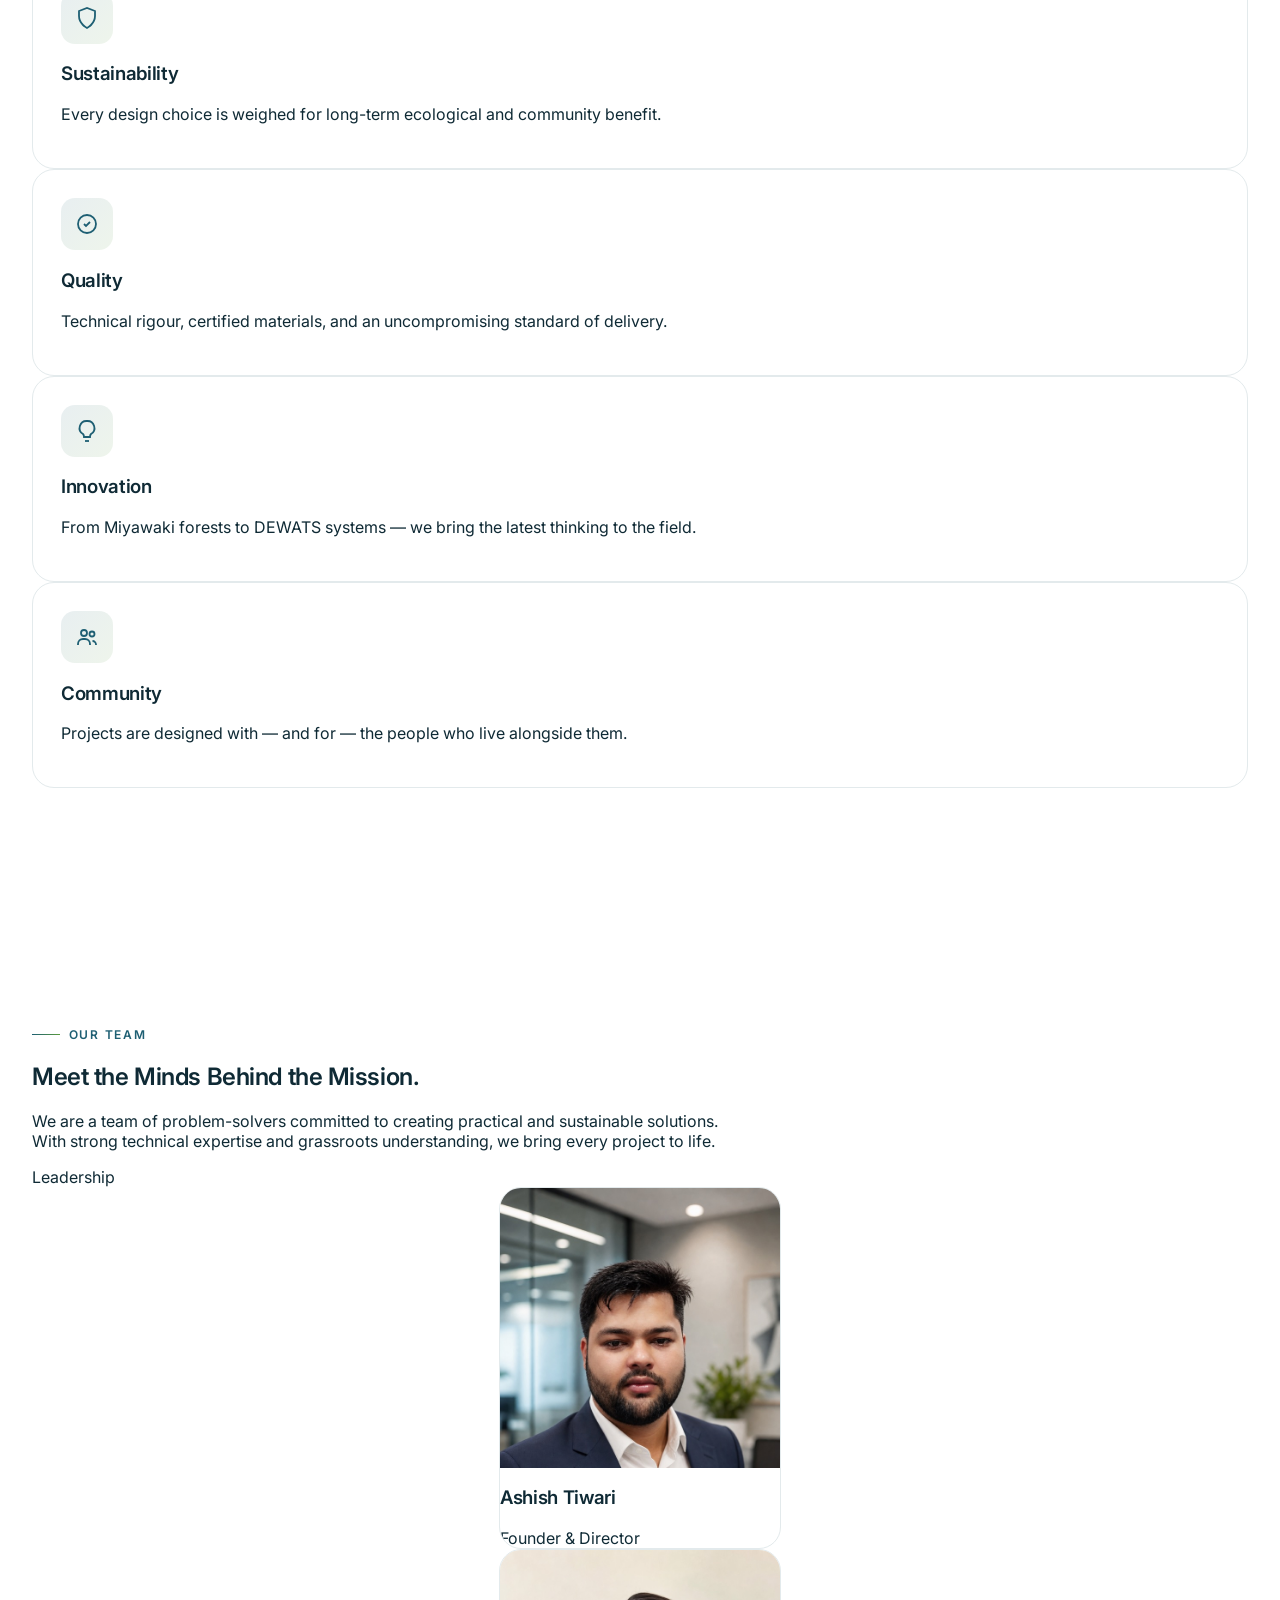
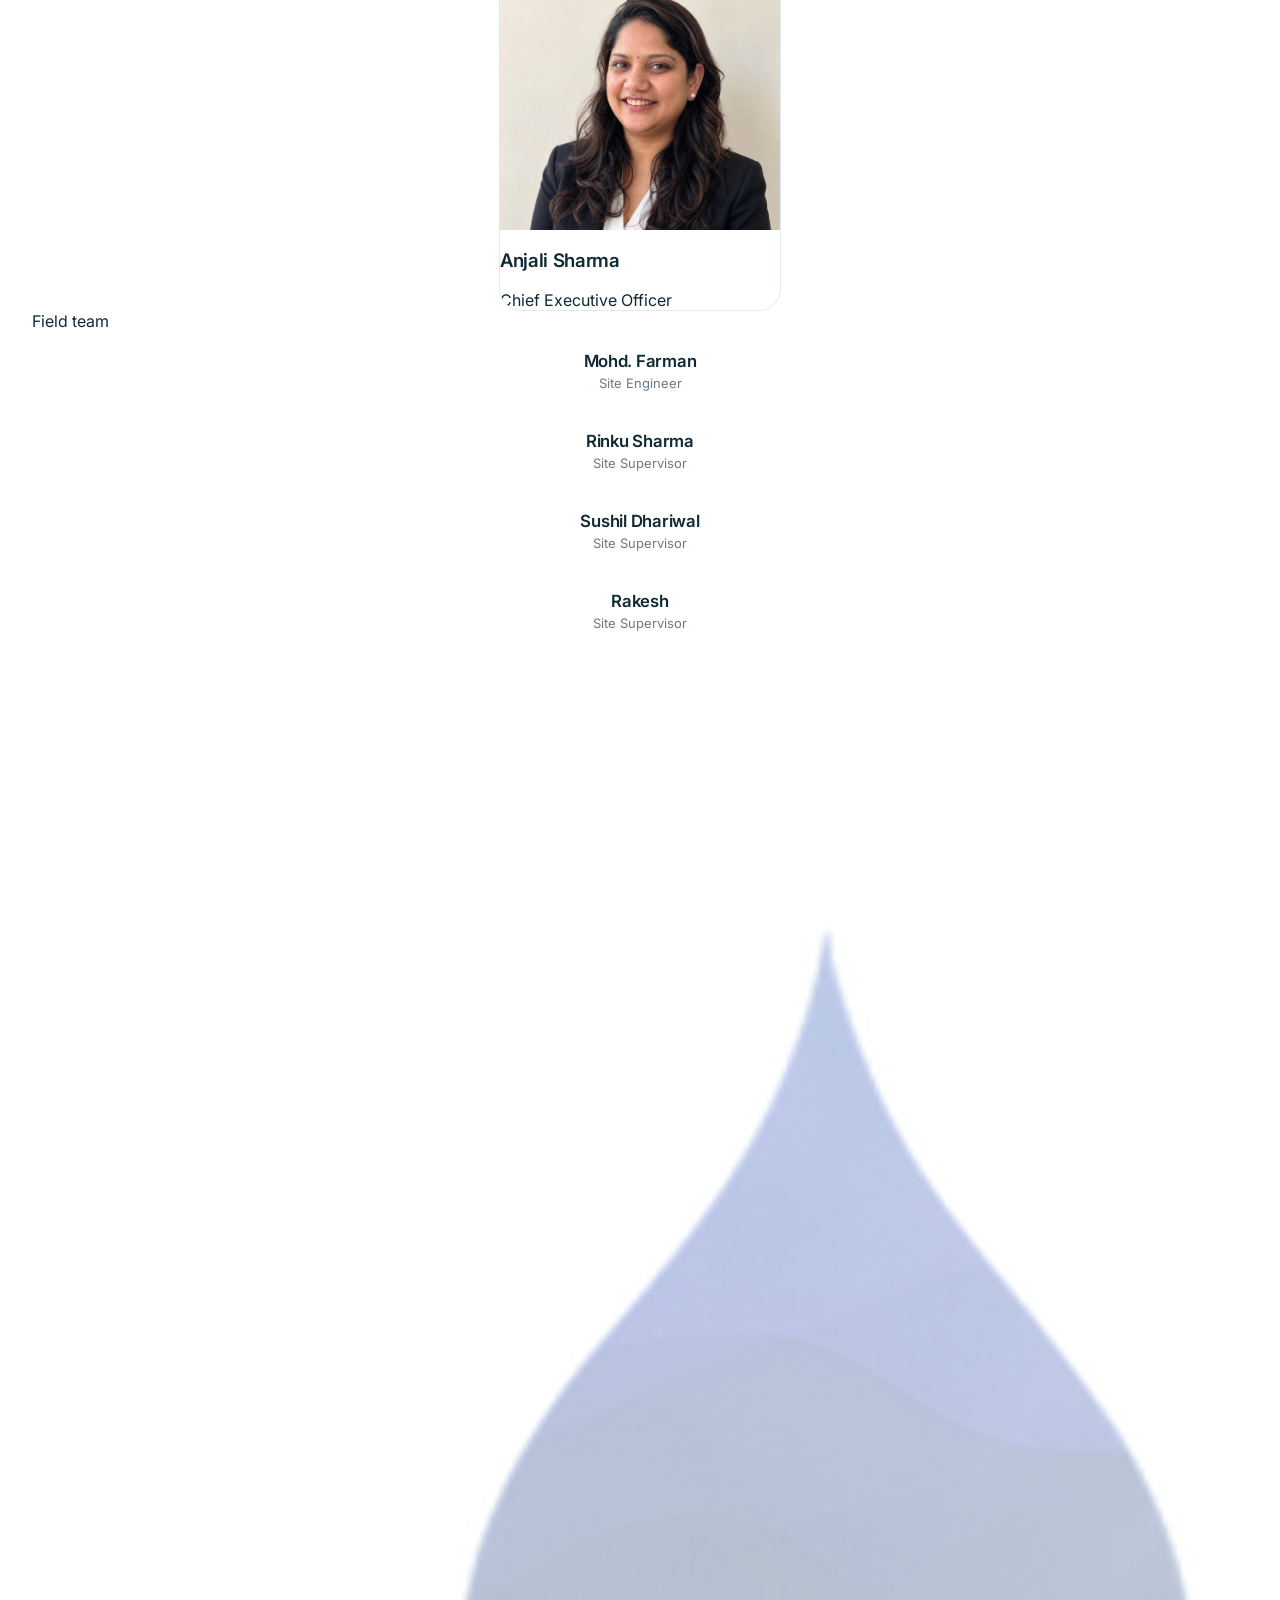
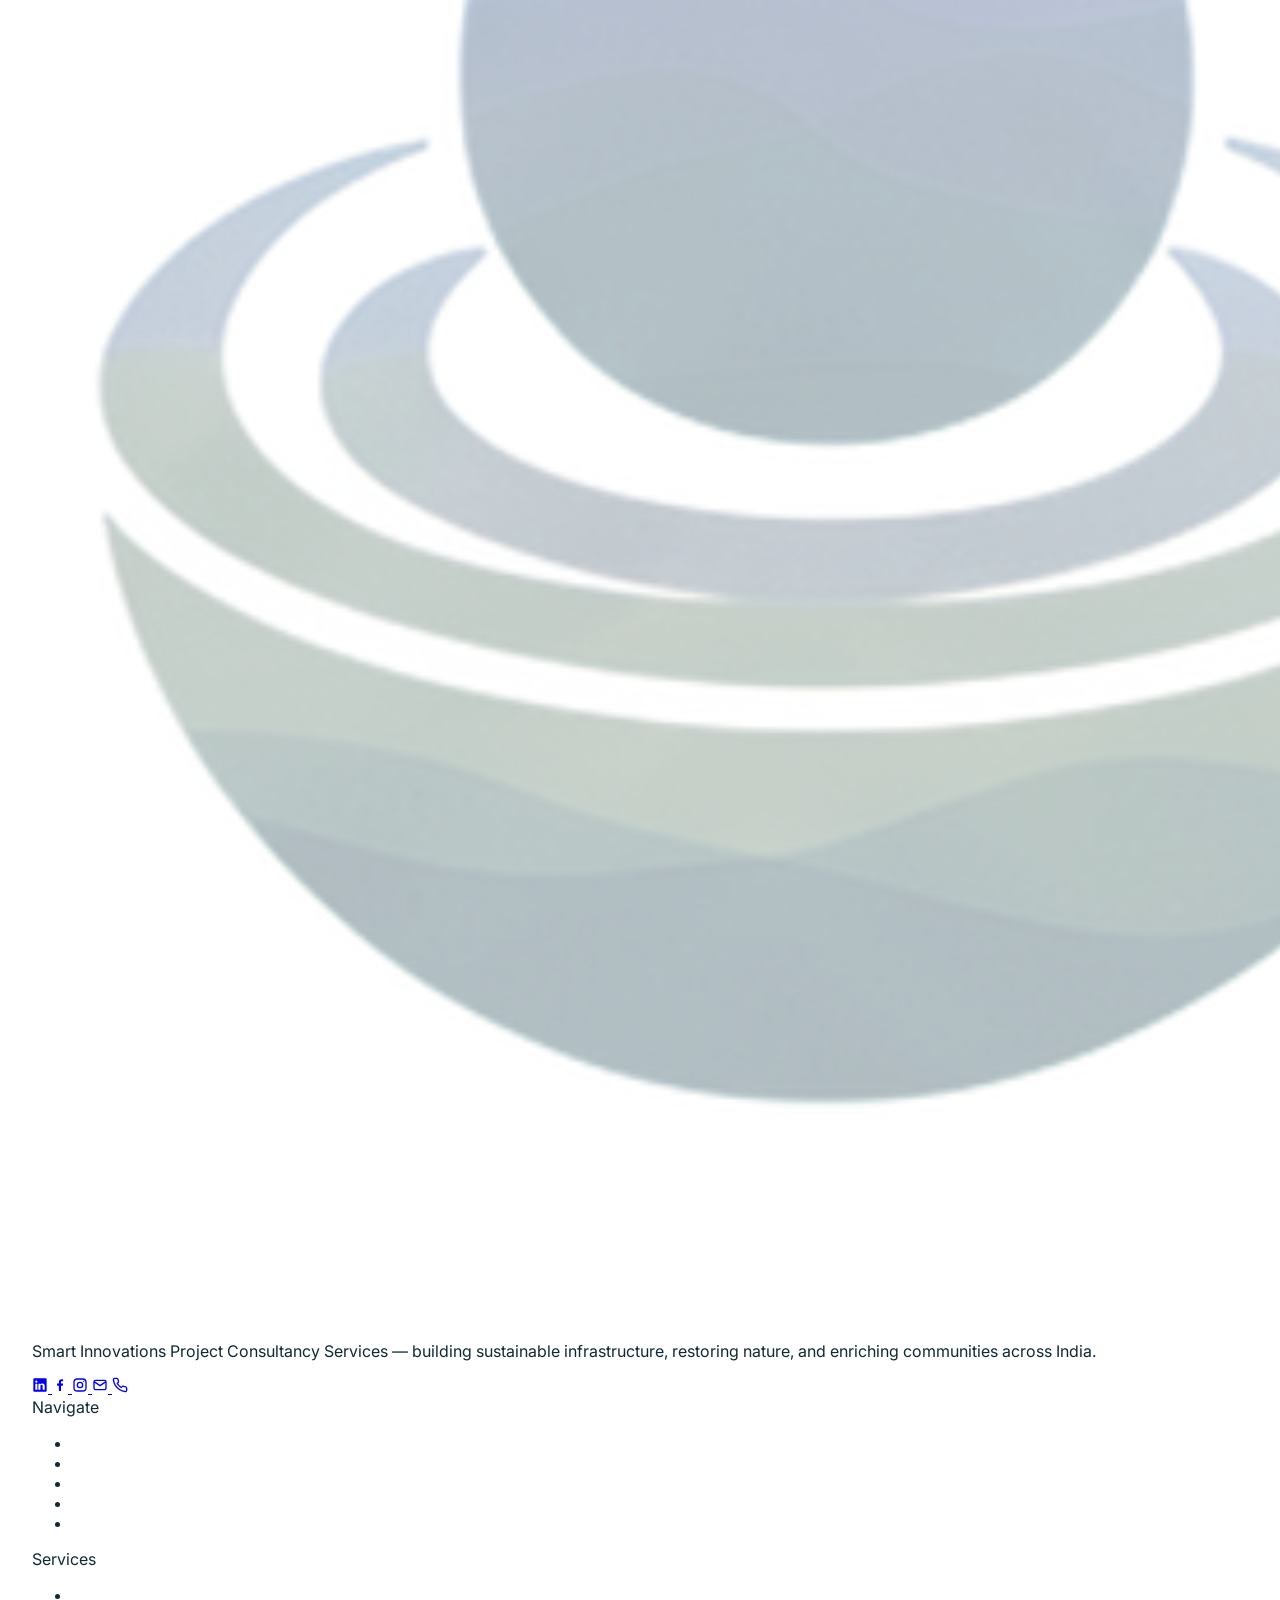
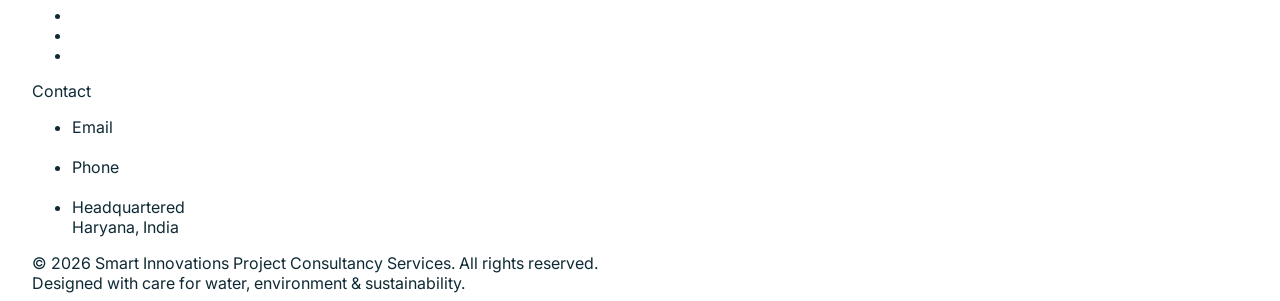
==== commit fec45d8d: "Refresh hero and team section copy - Homepage hero: emphasize water conservation and environmental  " ====
--- a/about.html
+++ b/about.html
@@ -293,7 +293,8 @@
       <span class="eyebrow justify-center" style="display:inline-flex">Our team</span>
       <h2 class="font-display text-3xl lg:text-5xl mt-4 leading-[1.1]">Meet the <span class="italic font-light">Minds</span> Behind the Mission.</h2>
       <p class="mt-6 text-lg text-[color:var(--color-muted)]">
-        We are a team of problem-solvers committed to creating practical and sustainable solutions. With strong technical expertise and grassroots understanding, we bring every project to life.
+        We are a team of problem-solvers committed to creating practical and sustainable solutions.<br class="hidden md:inline" />
+        With strong technical expertise and grassroots understanding, we bring every project to life.
       </p>
     </div>
 
